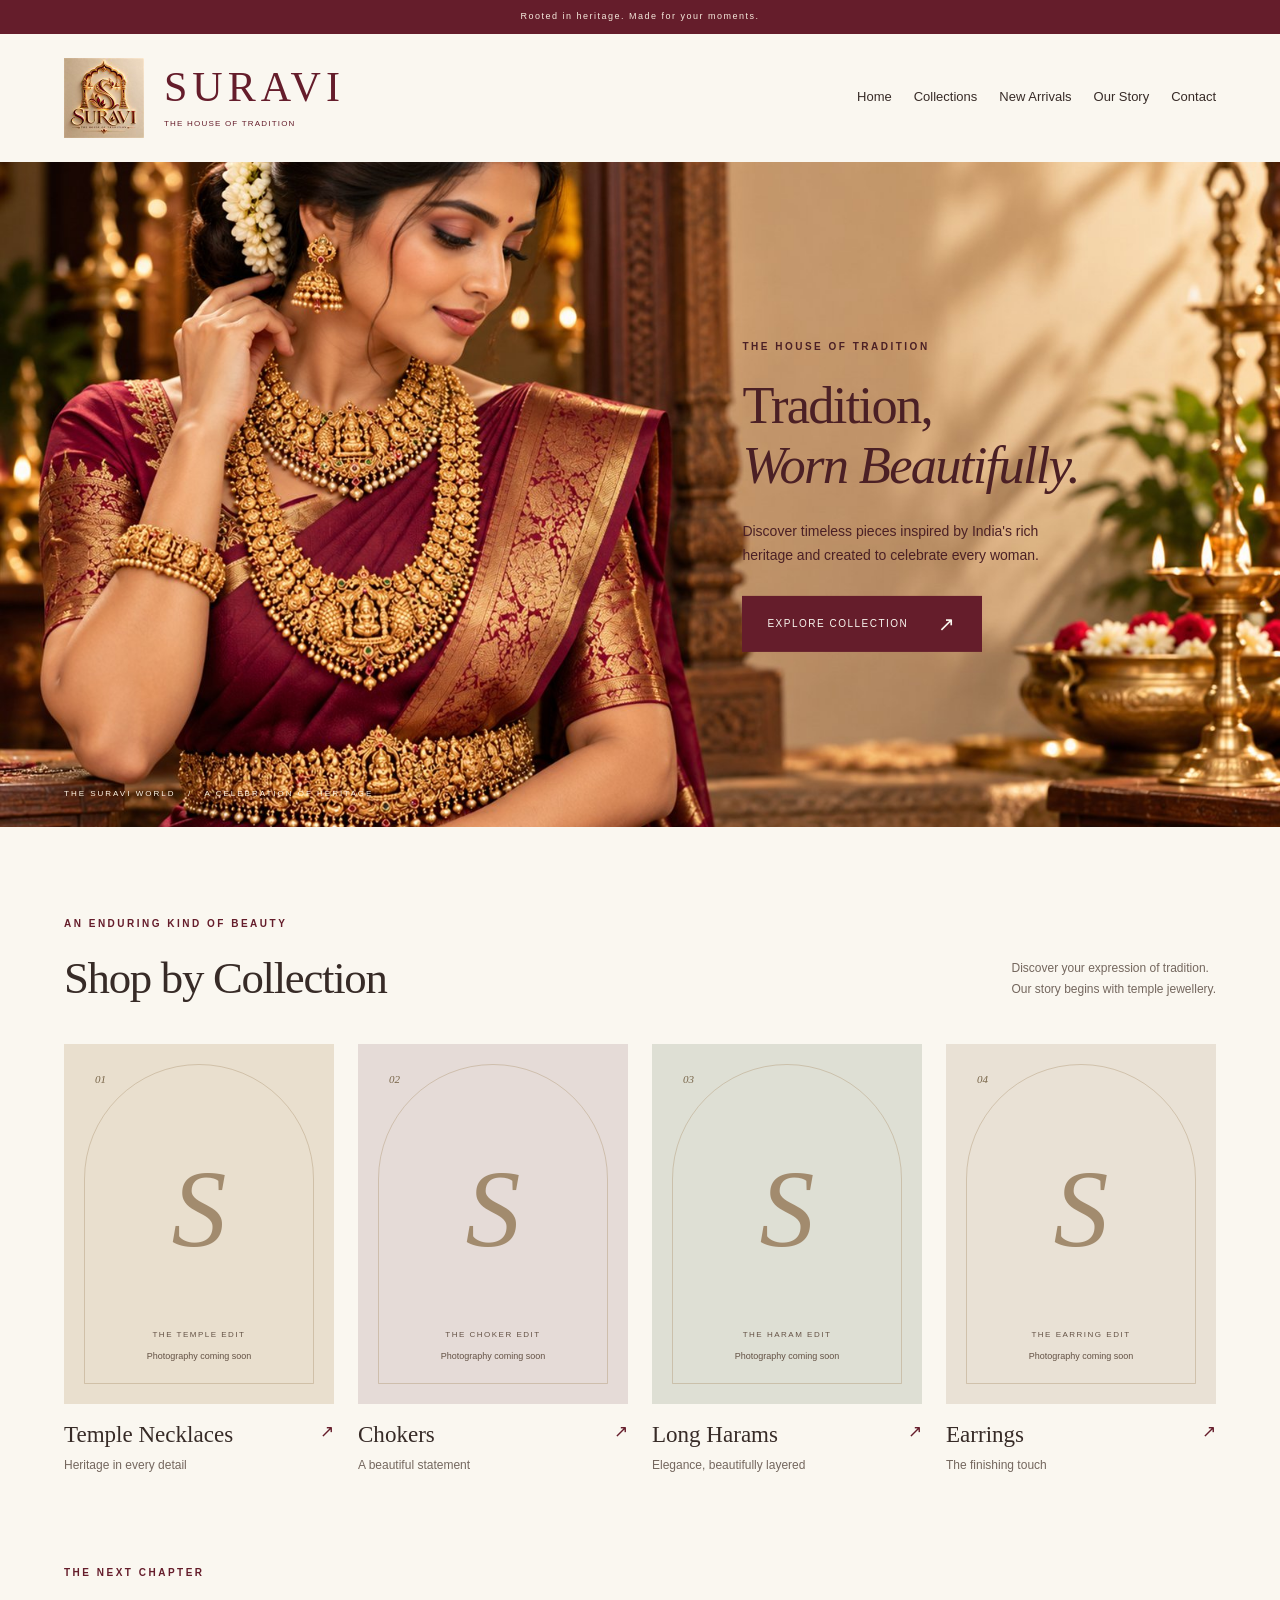
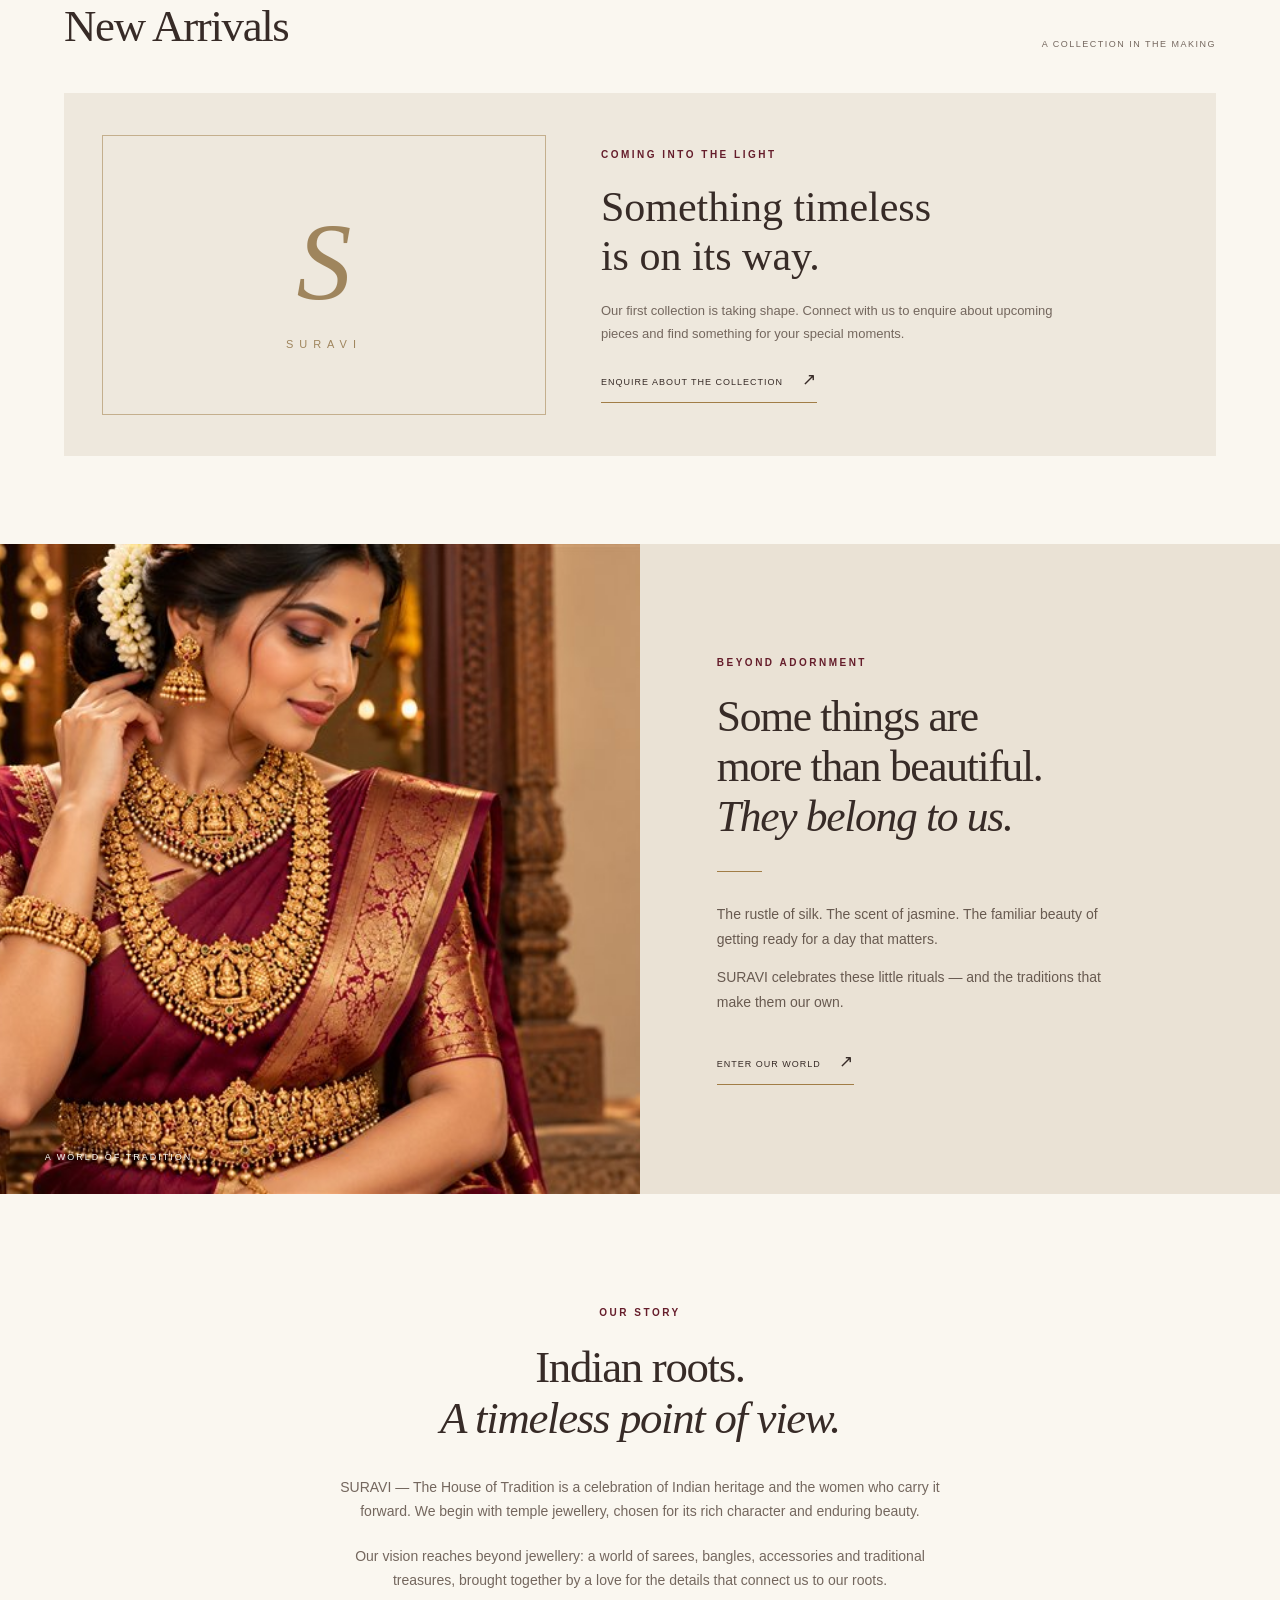
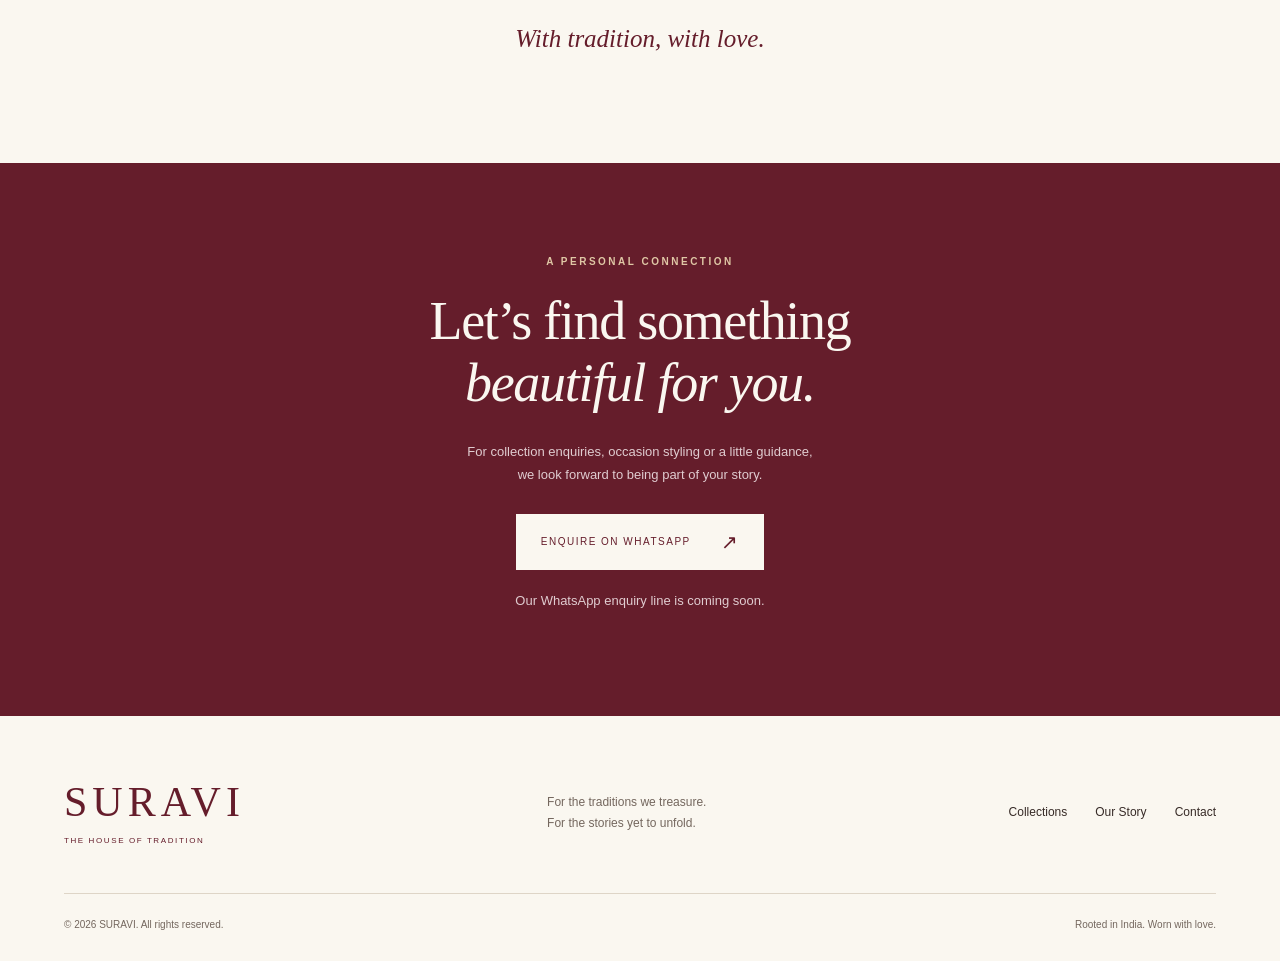
==== index.html @ 977877d7 "Version 1 - Initial SURAVI homepage" ====
<!doctype html>
<html lang="en">
<head>
  <meta charset="utf-8">
  <meta name="viewport" content="width=device-width, initial-scale=1">
  <meta name="theme-color" content="#651d2b">
  <title>SURAVI — The House of Tradition</title>
  <meta name="description" content="Discover SURAVI — The House of Tradition. Premium Indian temple jewellery and a growing world of heritage-inspired adornment.">
  <meta property="og:title" content="SURAVI — The House of Tradition">
  <meta property="og:description" content="Tradition, worn beautifully. A celebration of Indian heritage and timeless adornment.">
  <meta property="og:type" content="website">
  <link rel="icon" href="images/favicon.svg" type="image/svg+xml">
  <link rel="stylesheet" href="styles.css">
  <script src="script.js" defer></script>
</head>
<body>
  <a class="skip-link" href="#main">Skip to content</a>
  <div class="announcement">Rooted in heritage. Made for your moments.</div>
  <header class="site-header" id="home">
    <a class="brand" href="#home" aria-label="SURAVI home">
      <img src="images/suravi-logo.png" srcset="images/suravi-logo-160.jpg 160w" sizes="80px" width="80" height="80" alt="SURAVI logo">
      <span class="wordmark">SURAVI<span>The House of Tradition</span></span>
    </a>
    <button class="menu-toggle" type="button" aria-expanded="false" aria-controls="navigation">Menu <span aria-hidden="true">☰</span></button>
    <nav id="navigation" aria-label="Main navigation">
      <a href="#home">Home</a>
      <a href="#collections">Collections</a>
      <a href="#new-arrivals">New Arrivals</a>
      <a href="#our-story">Our Story</a>
      <a href="#contact">Contact</a>
    </nav>
  </header>
  <main id="main">
    <section class="hero" aria-labelledby="hero-title">
      <img class="hero-image" src="images/hero.jpg" srcset="images/hero-900.jpg 900w, images/hero-1600.jpg 1600w, images/hero.jpg 1672w" sizes="100vw" width="1672" height="941" alt="A woman wearing layered temple jewellery and a burgundy saree, framed by jasmine and traditional lamps" fetchpriority="high">
      <div class="hero-copy">
        <p class="eyebrow">The House of Tradition</p>
        <h1 id="hero-title">Tradition,<br><em>Worn Beautifully.</em></h1>
        <p>Discover timeless pieces inspired by India's rich heritage and created to celebrate every woman.</p>
        <a class="button" href="#collections">Explore collection <span aria-hidden="true">↗</span></a>
      </div>
      <span class="hero-caption">THE SURAVI WORLD &nbsp; / &nbsp; A CELEBRATION OF HERITAGE</span>
    </section>

    <section class="section" id="collections" aria-labelledby="collections-title">
      <div class="section-heading">
        <div><p class="eyebrow">An enduring kind of beauty</p><h2 id="collections-title">Shop by Collection</h2></div>
        <p>Discover your expression of tradition.<br>Our story begins with temple jewellery.</p>
      </div>
      <div class="collection-grid">
        <a class="collection-card" href="#new-arrivals" data-collection="Temple Necklaces">
          <div class="placeholder sand"><span class="edition">01</span><span class="monogram" aria-hidden="true">S</span><span class="placeholder-caption">The Temple Edit<small>Photography coming soon</small></span></div>
          <h3>Temple Necklaces <span aria-hidden="true">↗</span></h3><p>Heritage in every detail</p>
        </a>
        <a class="collection-card" href="#new-arrivals" data-collection="Chokers">
          <div class="placeholder rose"><span class="edition">02</span><span class="monogram" aria-hidden="true">S</span><span class="placeholder-caption">The Choker Edit<small>Photography coming soon</small></span></div>
          <h3>Chokers <span aria-hidden="true">↗</span></h3><p>A beautiful statement</p>
        </a>
        <a class="collection-card" href="#new-arrivals" data-collection="Long Harams">
          <div class="placeholder sage"><span class="edition">03</span><span class="monogram" aria-hidden="true">S</span><span class="placeholder-caption">The Haram Edit<small>Photography coming soon</small></span></div>
          <h3>Long Harams <span aria-hidden="true">↗</span></h3><p>Elegance, beautifully layered</p>
        </a>
        <a class="collection-card" href="#new-arrivals" data-collection="Earrings">
          <div class="placeholder linen"><span class="edition">04</span><span class="monogram" aria-hidden="true">S</span><span class="placeholder-caption">The Earring Edit<small>Photography coming soon</small></span></div>
          <h3>Earrings <span aria-hidden="true">↗</span></h3><p>The finishing touch</p>
        </a>
      </div>
    </section>

    <section class="section arrivals" id="new-arrivals" aria-labelledby="arrivals-title">
      <div class="section-heading">
        <div><p class="eyebrow">The next chapter</p><h2 id="arrivals-title">New Arrivals</h2></div>
        <span class="small-label">A collection in the making</span>
      </div>
      <div class="arrival-panel">
        <div class="arrival-mark" aria-hidden="true">S<span>SURAVI</span></div>
        <div class="arrival-copy">
          <p class="eyebrow" id="selection-label">Coming into the light</p>
          <h3>Something timeless<br>is on its way.</h3>
          <p>Our first collection is taking shape. Connect with us to enquire about upcoming pieces and find something for your special moments.</p>
          <a class="text-link" href="#contact">Enquire about the collection <span aria-hidden="true">↗</span></a>
        </div>
      </div>
    </section>

    <section class="editorial" aria-labelledby="editorial-title">
      <div class="editorial-photo">
        <img src="images/hero-900.jpg" width="900" height="506" loading="lazy" alt="A closer look at temple jewellery, jasmine flowers and the rich weave of a traditional saree">
        <span>A world of tradition</span>
      </div>
      <div class="editorial-copy">
        <p class="eyebrow">Beyond adornment</p>
        <h2 id="editorial-title">Some things are<br>more than beautiful.<br><em>They belong to us.</em></h2>
        <span class="gold-rule" aria-hidden="true"></span>
        <p>The rustle of silk. The scent of jasmine. The familiar beauty of getting ready for a day that matters.</p>
        <p>SURAVI celebrates these little rituals — and the traditions that make them our own.</p>
        <a class="text-link" href="#our-story">Enter our world <span aria-hidden="true">↗</span></a>
      </div>
    </section>

    <section class="story section" id="our-story" aria-labelledby="story-title">
      <p class="eyebrow">Our story</p>
      <h2 id="story-title">Indian roots.<br><em>A timeless point of view.</em></h2>
      <p>SURAVI — The House of Tradition is a celebration of Indian heritage and the women who carry it forward. We begin with temple jewellery, chosen for its rich character and enduring beauty.</p>
      <p>Our vision reaches beyond jewellery: a world of sarees, bangles, accessories and traditional treasures, brought together by a love for the details that connect us to our roots.</p>
      <span class="signature">With tradition, with love.</span>
    </section>

    <section class="contact" id="contact" aria-labelledby="contact-title">
      <p class="eyebrow">A personal connection</p>
      <h2 id="contact-title">Let’s find something<br><em>beautiful for you.</em></h2>
      <p>For collection enquiries, occasion styling or a little guidance,<br class="desktop-break"> we look forward to being part of your story.</p>
      <a class="button button-light" id="whatsapp-link" href="#contact-note" aria-describedby="contact-note">Enquire on WhatsApp <span aria-hidden="true">↗</span></a>
      <p class="contact-note" id="contact-note" role="status">Our WhatsApp enquiry line is coming soon.</p>
    </section>
  </main>
  <footer class="site-footer">
    <div class="footer-top">
      <a class="footer-brand" href="#home">SURAVI<span>The House of Tradition</span></a>
      <p>For the traditions we treasure.<br>For the stories yet to unfold.</p>
      <nav aria-label="Footer navigation"><a href="#collections">Collections</a><a href="#our-story">Our Story</a><a href="#contact">Contact</a></nav>
    </div>
    <div class="footer-bottom"><span>© <span id="year">2026</span> SURAVI. All rights reserved.</span><span>Rooted in India. Worn with love.</span></div>
  </footer>
</body>
</html>
---- styles.css ----
/* SURAVI: shared palette and mobile-first layout. */
:root {
  --ivory: #faf7f0;
  --maroon: #651d2b;
  --ink: #372b27;
  --muted: #74675e;
  --gold: #a17d46;
  --serif: Georgia, 'Times New Roman', serif;
}
* { box-sizing: border-box; }
html { scroll-behavior: smooth; scroll-padding-top: 24px; }
body { max-width: 1920px; margin: 0 auto; background: var(--ivory); color: var(--ink); font: 15px/1.75 Arial, Helvetica, sans-serif; }
a { color: inherit; text-decoration: none; }
button { font: inherit; }
img { display: block; max-width: 100%; }
h1, h2, h3, p { margin-top: 0; }
h1, h2, h3 { font-family: var(--serif); font-weight: 400; line-height: 1.15; }
h2 { font-size: 36px; letter-spacing: -1.3px; margin-bottom: 0; }
a:focus-visible, button:focus-visible { outline: 2px solid var(--gold); outline-offset: 6px; }
.skip-link { position: fixed; top: -100px; left: 15px; padding: 12px 18px; background: var(--ivory); z-index: 10; }
.skip-link:focus { top: 12px; }
.announcement { background: var(--maroon); color: #f5eadd; text-align: center; font-size: 9px; letter-spacing: 1.5px; padding: 9px 15px; }
.site-header { display: flex; align-items: center; justify-content: space-between; flex-wrap: wrap; gap: 14px; padding: 16px 6%; }
.brand { display: flex; align-items: center; gap: 13px; flex-shrink: 0; }
.brand img { width: 60px; height: 60px; object-fit: contain; }
.wordmark { font: 30px/1 var(--serif); letter-spacing: 4px; color: var(--maroon); }
.wordmark > span { display: block; font: 7px/1.5 Arial, sans-serif; letter-spacing: 1.2px; text-transform: uppercase; margin-top: 10px; }
.menu-toggle { display: flex; align-items: center; gap: 10px; border: 0; background: transparent; color: var(--maroon); padding: 12px 0 12px 10px; font-size: 11px; cursor: pointer; }
.menu-toggle span { font-size: 20px; }
.site-header nav { display: flex; width: 100%; justify-content: center; flex-wrap: wrap; gap: 6px 22px; font-size: 12px; }
.site-header nav a { padding: 8px 0; border-bottom: 1px solid transparent; }
.site-header nav a:hover { border-color: var(--maroon); }
.js .site-header nav { display: none; }
.js .site-header nav.is-open { display: flex; }

/* On phones, give the photograph and copy their own space. */
.hero { position: relative; background: #efe3cf; }
.hero-image { width: 100%; height: clamp(360px, 110vw, 560px); object-fit: cover; object-position: 26% center; }
.hero-copy { padding: 38px 7% 45px; color: #4b2025; }
.eyebrow { font-size: 10px; font-weight: 600; letter-spacing: 2.5px; text-transform: uppercase; margin-bottom: 20px; }
.hero h1 { font-size: clamp(38px, 10.7vw, 52px); letter-spacing: -1.7px; margin-bottom: 23px; }
.hero-copy > p:not(.eyebrow) { max-width: 360px; font-size: 14px; }
.button { display: inline-flex; align-items: center; justify-content: space-between; max-width: 100%; gap: 30px; background: var(--maroon); color: var(--ivory); padding: 18px 25px; margin-top: 14px; font-size: 10px; letter-spacing: 1.5px; text-transform: uppercase; transition: background .2s, transform .2s; }
.button span { font-size: 20px; line-height: 1; }
.button:hover { background: #49131f; transform: translateY(-2px); }
.hero-caption { display: none; }

.section { padding: 60px 6%; }
.section-heading { margin-bottom: 30px; }
.section-heading .eyebrow, .story .eyebrow, .editorial .eyebrow { color: var(--maroon); }
.section-heading > p { margin: 20px 0 0; font-size: 12px; color: var(--muted); }
.collection-grid { display: grid; grid-template-columns: repeat(2, minmax(0, 1fr)); gap: 30px 16px; }
.placeholder { aspect-ratio: 3/4; position: relative; display: flex; justify-content: center; align-items: center; transition: transform .3s; }
.placeholder::before { content: ''; position: absolute; inset: 14px; border: 1px solid #b8a18280; border-radius: 160px 160px 0 0; }
.sand { background: #e9dfce; }
.rose { background: #e5dbd7; }
.sage { background: #dedfd4; }
.linen { background: #e9e1d5; }
.edition { position: absolute; top: 21px; left: 24px; font: italic 11px var(--serif); color: #786549; }
.monogram { font: italic 80px var(--serif); color: #a28b6e; transform: translateY(-15px); }
.placeholder-caption { position: absolute; bottom: 28px; text-align: center; font-size: 7px; letter-spacing: 1px; color: #645245; text-transform: uppercase; }
.placeholder-caption small { display: block; margin-top: 7px; font-size: 8px; letter-spacing: 0; text-transform: none; }
.collection-card h3 { display: flex; justify-content: space-between; gap: 6px; font-size: 19px; margin: 17px 0 7px; }
.collection-card h3 span { font: 17px Arial, sans-serif; color: var(--maroon); }
.collection-card > p { color: var(--muted); font-size: 10px; margin: 0; }
.collection-card:hover .placeholder { transform: translateY(-4px); }

.arrivals { padding-top: 0; }
.small-label { display: block; font-size: 9px; letter-spacing: 1.5px; color: var(--muted); margin-top: 20px; text-transform: uppercase; }
.arrival-panel { background: #eee8dd; padding: 24px; }
.arrival-mark { height: 190px; display: flex; flex-direction: column; align-items: center; justify-content: center; border: 1px solid #c4af8d; font: italic 80px var(--serif); color: #9f855d; }
.arrival-mark span { font: 11px Arial, sans-serif; letter-spacing: 6px; margin-top: 12px; }
.arrival-copy { padding: 32px 0 8px; }
.arrival-copy .eyebrow { color: var(--maroon); }
.arrival-copy h3 { font-size: 34px; margin-bottom: 20px; }
.arrival-copy > p:not(.eyebrow) { font-size: 13px; color: var(--muted); max-width: 460px; }
.text-link { display: inline-block; border-bottom: 1px solid var(--gold); font-size: 9px; letter-spacing: 1px; padding: 7px 0; text-transform: uppercase; }
.text-link span { font-size: 17px; margin-left: 15px; }
.editorial { background: #eae2d5; }
.editorial-photo { position: relative; height: 470px; overflow: hidden; }
.editorial-photo img { width: 100%; height: 100%; object-fit: cover; object-position: 20% center; }
.editorial-photo span { position: absolute; bottom: 28px; left: 7%; font-size: 9px; letter-spacing: 2px; color: var(--ivory); text-transform: uppercase; }
.editorial-copy { padding: 55px 7%; }
.editorial-copy h2 { font-size: 37px; }
.gold-rule { display: block; width: 45px; height: 1px; background: var(--gold); margin: 30px 0; }
.editorial-copy > p:not(.eyebrow) { max-width: 400px; font-size: 14px; color: #685a50; }
.editorial-copy .text-link { margin-top: 12px; }
.story { text-align: center; padding-top: 75px; padding-bottom: 75px; }
.story h2 { margin-bottom: 30px; }
.story > p:not(.eyebrow) { max-width: 600px; margin: 0 auto 20px; font-size: 14px; color: var(--muted); }
.signature { display: block; font: italic 25px var(--serif); color: var(--maroon); margin-top: 32px; }
.contact { text-align: center; background: var(--maroon); color: var(--ivory); padding: 65px 6%; }
.contact .eyebrow { color: #dfc7a5; }
.contact h2 { margin-bottom: 27px; font-size: 40px; }
.contact > p:not(.eyebrow) { color: #e0ccd0; font-size: 13px; }
.desktop-break { display: none; }
.button-light { background: var(--ivory); color: var(--maroon); }
.button-light:hover { background: #e7d8c5; }
.contact .contact-note { font-size: 10px; margin-top: 20px; }
.site-footer { padding: 45px 6% 25px; }
.footer-top { display: flex; flex-wrap: wrap; justify-content: space-between; align-items: center; gap: 28px; padding-bottom: 35px; }
.footer-brand { font: 36px/1 var(--serif); letter-spacing: 5px; color: var(--maroon); }
.footer-brand span { display: block; font: 8px Arial, sans-serif; letter-spacing: 1.6px; text-transform: uppercase; margin-top: 13px; }
.footer-top > p { font-size: 12px; color: var(--muted); margin: 0; }
.footer-top nav { display: flex; gap: 28px; font-size: 12px; }
.footer-bottom { display: flex; flex-direction: column; gap: 6px; border-top: 1px solid #ded5c7; padding-top: 22px; font-size: 10px; color: var(--muted); }

/* Wide editorial composition, with copy in the supplied image's negative space. */
@media (min-width: 721px) {
  h2 { font-size: clamp(38px, 3.5vw, 56px); }
  .site-header { min-height: 128px; padding: 20px 5%; flex-wrap: nowrap; }
  .brand img { width: 80px; height: 80px; }
  .wordmark { font-size: 37px; letter-spacing: 5px; }
  .wordmark > span { font-size: 8px; }
  .menu-toggle { display: none; }
  .site-header nav, .js .site-header nav { display: flex; width: auto; gap: 22px; }
  .hero { height: clamp(570px, 52vw, 1000px); }
  .hero-image { position: absolute; height: 100%; object-position: center; }
  .hero-copy { position: absolute; left: 58%; top: 50%; transform: translateY(-50%); width: 38%; padding: 0; }
  .hero h1 { font-size: clamp(38px, 4.1vw, 72px); }
  .hero-copy > p:not(.eyebrow) { max-width: 350px; }
  .hero-caption { display: block; position: absolute; bottom: 26px; left: 5%; color: #fff5e5; font-size: 8px; letter-spacing: 2px; }
  .section { padding: 88px 5%; }
  .section-heading { display: flex; justify-content: space-between; align-items: flex-end; gap: 30px; margin-bottom: 40px; }
  .section-heading > p { margin: 0 0 4px; }
  .collection-grid { grid-template-columns: repeat(4, minmax(0, 1fr)); gap: 24px; }
  .placeholder::before { inset: 20px; }
  .edition { top: 29px; left: 31px; }
  .monogram { font-size: 110px; }
  .placeholder-caption { bottom: 40px; font-size: 8px; letter-spacing: 1.5px; }
  .placeholder-caption small { font-size: 9px; }
  .collection-card h3 { font-size: clamp(20px, 1.8vw, 29px); }
  .collection-card > p { font-size: 12px; }
  .arrivals { padding-top: 0; }
  .arrival-panel { display: grid; grid-template-columns: minmax(0, 1fr) minmax(0, 1.3fr); gap: 55px; padding: 38px; align-items: center; }
  .arrival-mark { height: 280px; font-size: 110px; }
  .arrival-copy { padding: 15px 20px 15px 0; }
  .arrival-copy h3 { font-size: 42px; }
  .editorial { display: grid; grid-template-columns: 1fr 1fr; }
  .editorial-photo { height: auto; min-height: 650px; }
  .editorial-photo img { position: absolute; }
  .editorial-copy { padding: 80px 12%; align-self: center; }
  .editorial-copy h2 { font-size: clamp(34px, 3.4vw, 56px); }
  .story { padding: 110px 6%; }
  .contact { padding: 90px 6%; }
  .contact h2 { font-size: 54px; }
  .desktop-break { display: initial; }
  .site-footer { padding: 65px 5% 28px; }
  .footer-brand { font-size: 42px; }
  .footer-top { padding-bottom: 48px; }
  .footer-bottom { flex-direction: row; justify-content: space-between; }
}
@media (min-width: 1100px) {
  .site-header nav { gap: 36px; font-size: 13px; }
  .brand { gap: 20px; }
  .wordmark { font-size: 42px; }
}
/* Keep the full-size brand and a touch-friendly menu until all links fit. */
@media (min-width: 721px) and (max-width: 1000px) {
  .site-header { flex-wrap: wrap; }
  .menu-toggle { display: flex; }
  .site-header nav { width: 100%; font-size: 14px; gap: 12px 28px; }
  .js .site-header nav { display: none; }
  .js .site-header nav.is-open { display: flex; width: 100%; }
}
@media (min-width: 721px) and (max-width: 900px) {
  .hero { height: auto; }
  .hero-image { position: relative; height: 560px; object-position: 26% center; }
  .hero-copy { position: relative; inset: auto; transform: none; width: 100%; padding: 42px 7% 48px; }
  .hero h1 { font-size: 52px; }
  .hero-copy > p:not(.eyebrow) { max-width: 460px; }
  .hero-caption { display: none; }
  .collection-grid { grid-template-columns: repeat(2, minmax(0, 1fr)); }
  .section-heading { align-items: flex-start; flex-direction: column; gap: 18px; }
  .small-label { margin-top: 0; }
  .arrival-panel { gap: 28px; padding: 28px; }
  .arrival-copy { padding-right: 0; }
  .arrival-copy h3 { font-size: 36px; }
  .editorial-copy { padding: 55px 8%; }
  .editorial-photo { min-height: 560px; }
}
/* Preserve the composition's scale on larger monitors, without stretching forever. */
@media (min-width: 1600px) {
  .site-header { padding-block: 26px; }
  .brand img { width: 88px; height: 88px; }
  .site-header nav { font-size: 15px; }
  .hero h1 { font-size: clamp(66px, 4.1vw, 79px); }
  .hero-copy > p:not(.eyebrow) { font-size: 17px; max-width: 420px; }
  .eyebrow { font-size: 12px; }
  .button { font-size: 12px; padding: 20px 30px; }
  .section-heading > p, .arrival-copy > p:not(.eyebrow), .editorial-copy > p:not(.eyebrow), .story > p:not(.eyebrow), .contact > p:not(.eyebrow), .footer-top > p { font-size: 16px; }
  .placeholder-caption { font-size: 10px; }
  .placeholder-caption small { font-size: 11px; }
  .text-link, .small-label { font-size: 11px; }
  .footer-top nav { font-size: 14px; }
}
@media (max-width: 720px) {
  .site-header nav a, .footer-top nav a { min-height: 44px; display: inline-flex; align-items: center; }
  .collection-card > p { font-size: 12px; }
  .footer-top nav { flex-wrap: wrap; gap: 10px 28px; }
}
@media (max-width: 360px) {
  .site-header { padding-inline: 5%; gap: 10px; }
  .brand { gap: 9px; }
  .brand img { width: 50px; height: 50px; }
  .wordmark { font-size: 27px; }
  .wordmark > span { font-size: 6px; }
  .collection-grid { gap: 28px 12px; }
  .collection-card h3 { font-size: 18px; }
  .placeholder::before { inset: 10px; }
  .placeholder-caption { bottom: 20px; letter-spacing: .5px; }
  .monogram { font-size: 65px; }
}
@media (prefers-reduced-motion: reduce) {
  html { scroll-behavior: auto; }
  *, *::before, *::after { transition: none !important; }
}
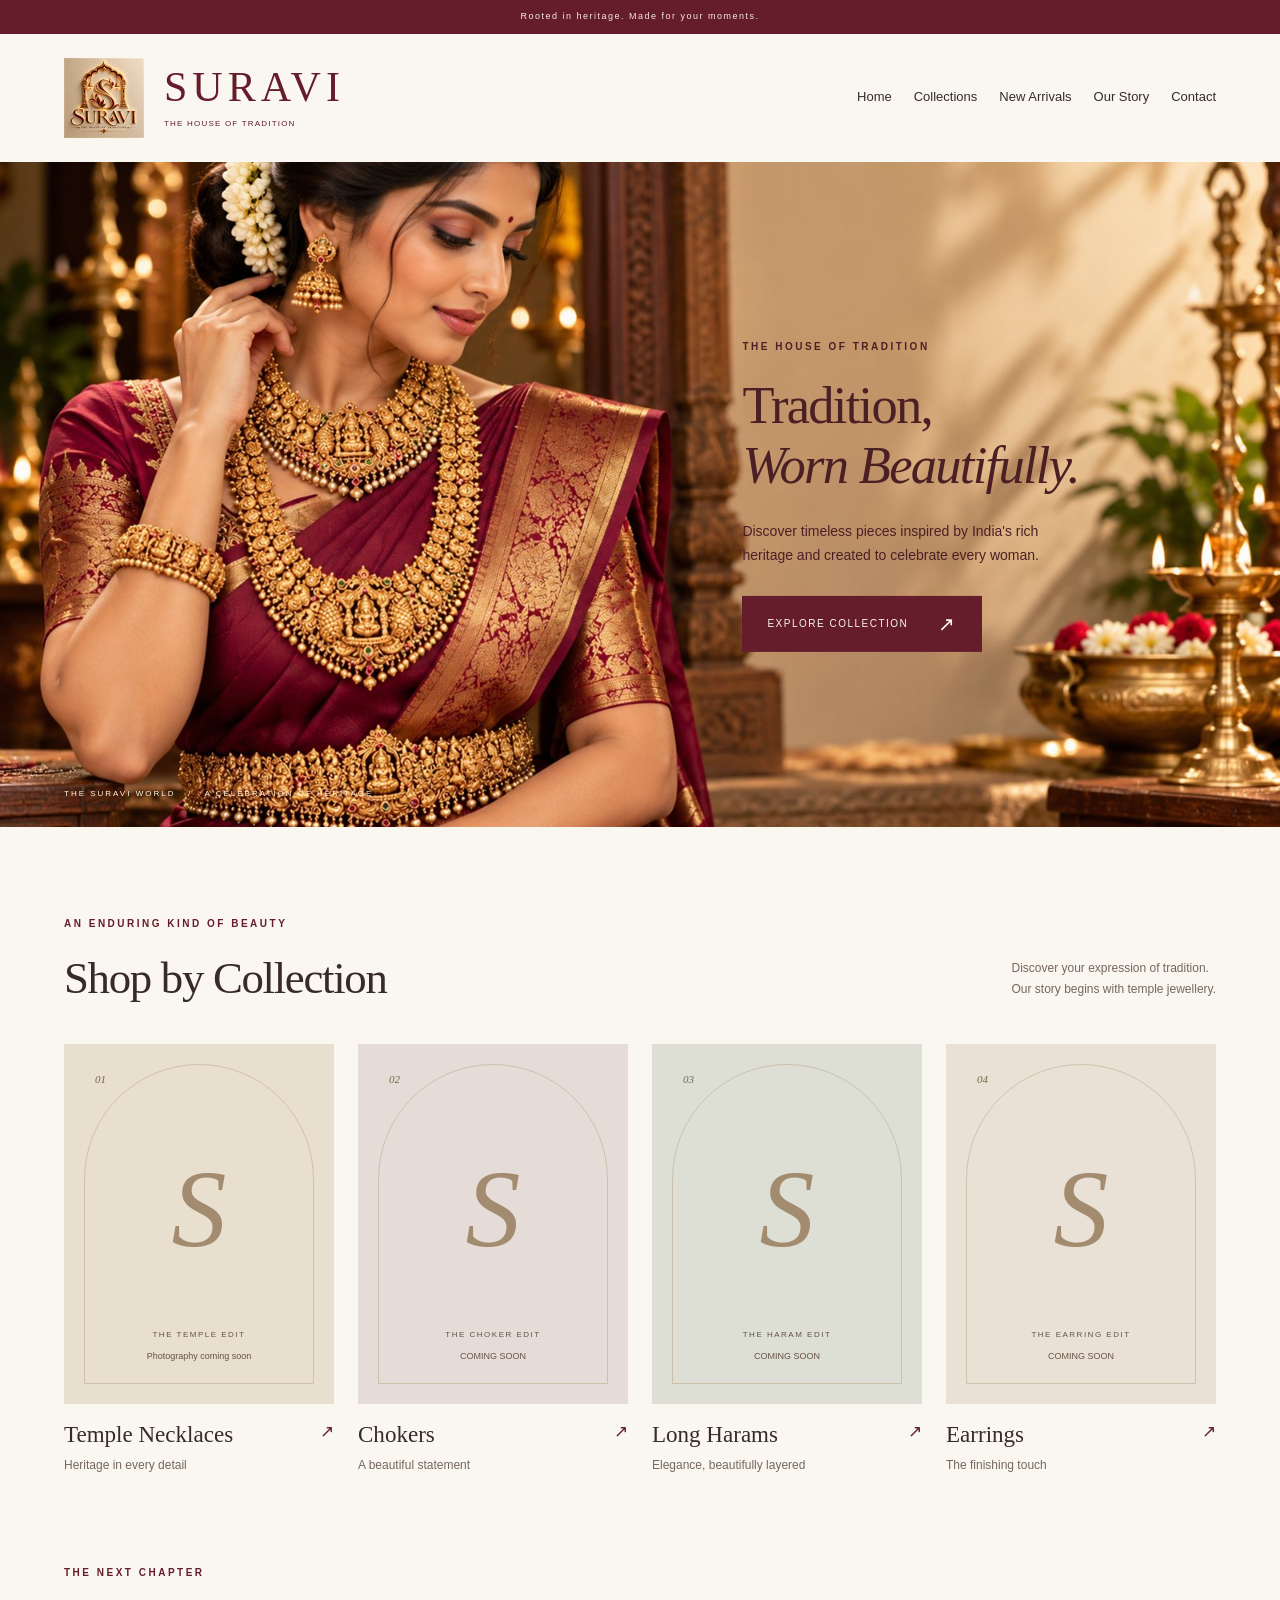
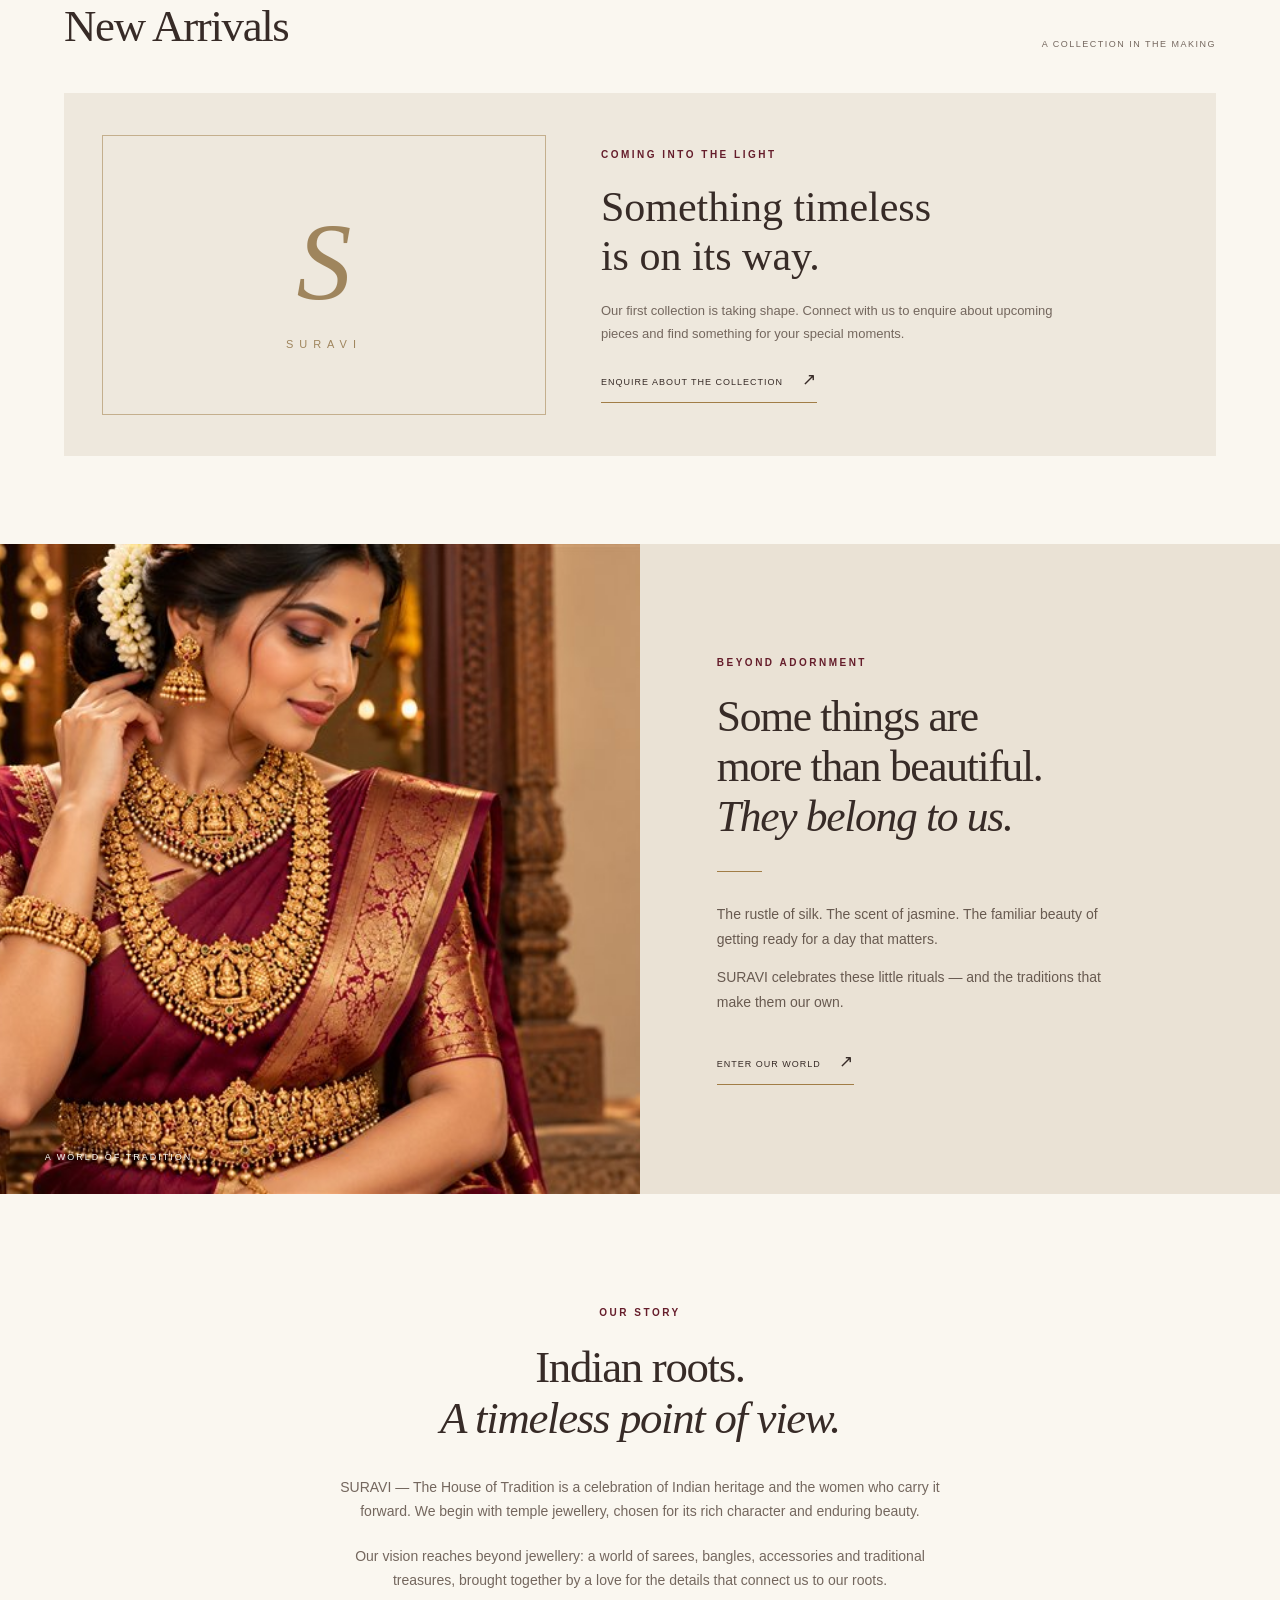
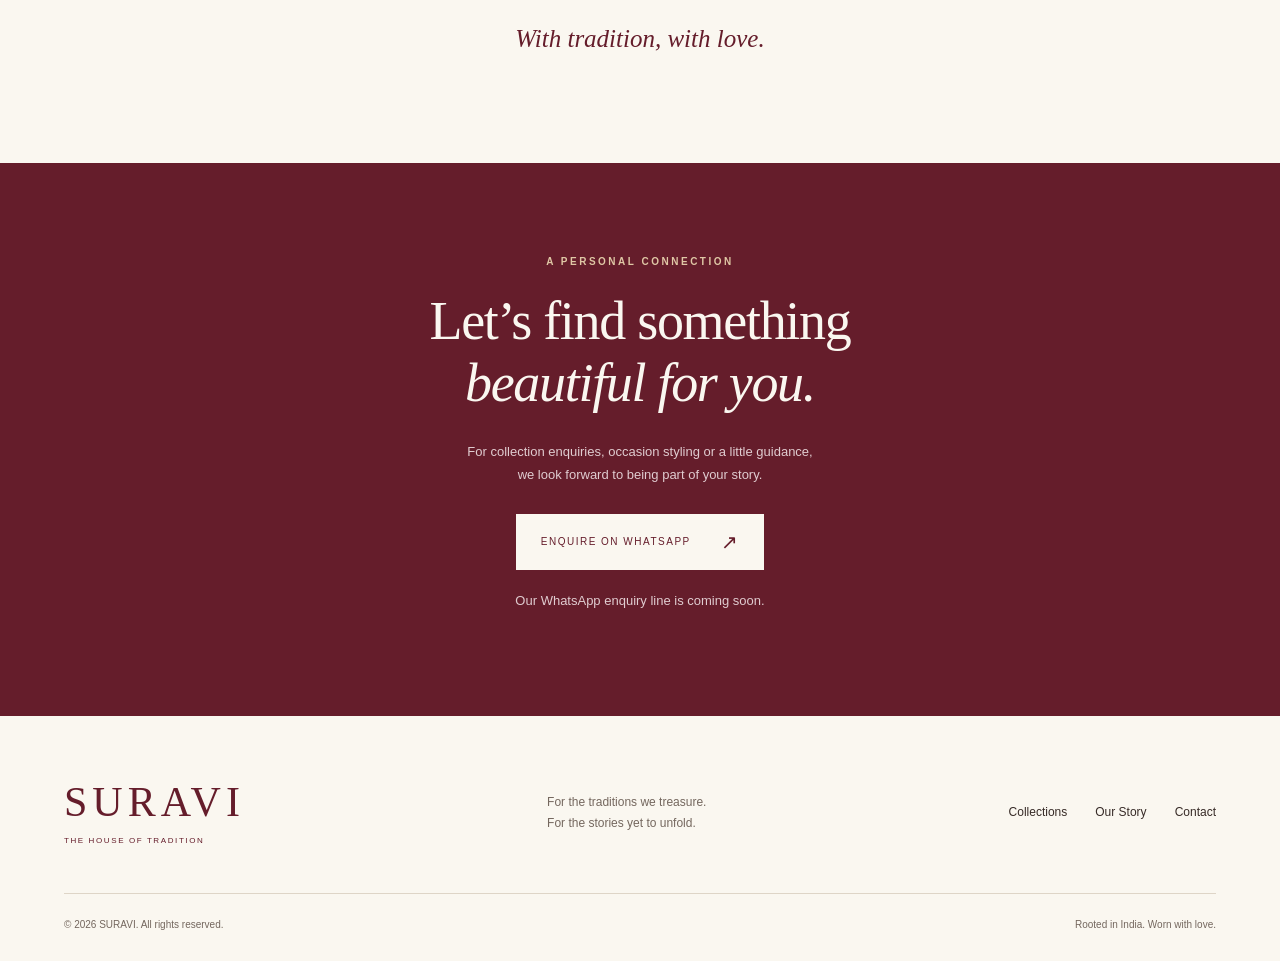
==== commit 0b219057: "Version 2 - Add Temple Necklaces collection with scroll option" ====
--- a/index.html
+++ b/index.html
@@ -1,126 +1,126 @@
-<!doctype html>
-<html lang="en">
-<head>
-  <meta charset="utf-8">
-  <meta name="viewport" content="width=device-width, initial-scale=1">
-  <meta name="theme-color" content="#651d2b">
-  <title>SURAVI — The House of Tradition</title>
-  <meta name="description" content="Discover SURAVI — The House of Tradition. Premium Indian temple jewellery and a growing world of heritage-inspired adornment.">
-  <meta property="og:title" content="SURAVI — The House of Tradition">
-  <meta property="og:description" content="Tradition, worn beautifully. A celebration of Indian heritage and timeless adornment.">
-  <meta property="og:type" content="website">
-  <link rel="icon" href="images/favicon.svg" type="image/svg+xml">
-  <link rel="stylesheet" href="styles.css">
-  <script src="script.js" defer></script>
-</head>
-<body>
-  <a class="skip-link" href="#main">Skip to content</a>
-  <div class="announcement">Rooted in heritage. Made for your moments.</div>
-  <header class="site-header" id="home">
-    <a class="brand" href="#home" aria-label="SURAVI home">
-      <img src="images/suravi-logo.png" srcset="images/suravi-logo-160.jpg 160w" sizes="80px" width="80" height="80" alt="SURAVI logo">
-      <span class="wordmark">SURAVI<span>The House of Tradition</span></span>
-    </a>
-    <button class="menu-toggle" type="button" aria-expanded="false" aria-controls="navigation">Menu <span aria-hidden="true">☰</span></button>
-    <nav id="navigation" aria-label="Main navigation">
-      <a href="#home">Home</a>
-      <a href="#collections">Collections</a>
-      <a href="#new-arrivals">New Arrivals</a>
-      <a href="#our-story">Our Story</a>
-      <a href="#contact">Contact</a>
-    </nav>
-  </header>
-  <main id="main">
-    <section class="hero" aria-labelledby="hero-title">
-      <img class="hero-image" src="images/hero.jpg" srcset="images/hero-900.jpg 900w, images/hero-1600.jpg 1600w, images/hero.jpg 1672w" sizes="100vw" width="1672" height="941" alt="A woman wearing layered temple jewellery and a burgundy saree, framed by jasmine and traditional lamps" fetchpriority="high">
-      <div class="hero-copy">
-        <p class="eyebrow">The House of Tradition</p>
-        <h1 id="hero-title">Tradition,<br><em>Worn Beautifully.</em></h1>
-        <p>Discover timeless pieces inspired by India's rich heritage and created to celebrate every woman.</p>
-        <a class="button" href="#collections">Explore collection <span aria-hidden="true">↗</span></a>
-      </div>
-      <span class="hero-caption">THE SURAVI WORLD &nbsp; / &nbsp; A CELEBRATION OF HERITAGE</span>
-    </section>
-
-    <section class="section" id="collections" aria-labelledby="collections-title">
-      <div class="section-heading">
-        <div><p class="eyebrow">An enduring kind of beauty</p><h2 id="collections-title">Shop by Collection</h2></div>
-        <p>Discover your expression of tradition.<br>Our story begins with temple jewellery.</p>
-      </div>
-      <div class="collection-grid">
-        <a class="collection-card" href="#new-arrivals" data-collection="Temple Necklaces">
-          <div class="placeholder sand"><span class="edition">01</span><span class="monogram" aria-hidden="true">S</span><span class="placeholder-caption">The Temple Edit<small>Photography coming soon</small></span></div>
-          <h3>Temple Necklaces <span aria-hidden="true">↗</span></h3><p>Heritage in every detail</p>
-        </a>
-        <a class="collection-card" href="#new-arrivals" data-collection="Chokers">
-          <div class="placeholder rose"><span class="edition">02</span><span class="monogram" aria-hidden="true">S</span><span class="placeholder-caption">The Choker Edit<small>Photography coming soon</small></span></div>
-          <h3>Chokers <span aria-hidden="true">↗</span></h3><p>A beautiful statement</p>
-        </a>
-        <a class="collection-card" href="#new-arrivals" data-collection="Long Harams">
-          <div class="placeholder sage"><span class="edition">03</span><span class="monogram" aria-hidden="true">S</span><span class="placeholder-caption">The Haram Edit<small>Photography coming soon</small></span></div>
-          <h3>Long Harams <span aria-hidden="true">↗</span></h3><p>Elegance, beautifully layered</p>
-        </a>
-        <a class="collection-card" href="#new-arrivals" data-collection="Earrings">
-          <div class="placeholder linen"><span class="edition">04</span><span class="monogram" aria-hidden="true">S</span><span class="placeholder-caption">The Earring Edit<small>Photography coming soon</small></span></div>
-          <h3>Earrings <span aria-hidden="true">↗</span></h3><p>The finishing touch</p>
-        </a>
-      </div>
-    </section>
-
-    <section class="section arrivals" id="new-arrivals" aria-labelledby="arrivals-title">
-      <div class="section-heading">
-        <div><p class="eyebrow">The next chapter</p><h2 id="arrivals-title">New Arrivals</h2></div>
-        <span class="small-label">A collection in the making</span>
-      </div>
-      <div class="arrival-panel">
-        <div class="arrival-mark" aria-hidden="true">S<span>SURAVI</span></div>
-        <div class="arrival-copy">
-          <p class="eyebrow" id="selection-label">Coming into the light</p>
-          <h3>Something timeless<br>is on its way.</h3>
-          <p>Our first collection is taking shape. Connect with us to enquire about upcoming pieces and find something for your special moments.</p>
-          <a class="text-link" href="#contact">Enquire about the collection <span aria-hidden="true">↗</span></a>
-        </div>
-      </div>
-    </section>
-
-    <section class="editorial" aria-labelledby="editorial-title">
-      <div class="editorial-photo">
-        <img src="images/hero-900.jpg" width="900" height="506" loading="lazy" alt="A closer look at temple jewellery, jasmine flowers and the rich weave of a traditional saree">
-        <span>A world of tradition</span>
-      </div>
-      <div class="editorial-copy">
-        <p class="eyebrow">Beyond adornment</p>
-        <h2 id="editorial-title">Some things are<br>more than beautiful.<br><em>They belong to us.</em></h2>
-        <span class="gold-rule" aria-hidden="true"></span>
-        <p>The rustle of silk. The scent of jasmine. The familiar beauty of getting ready for a day that matters.</p>
-        <p>SURAVI celebrates these little rituals — and the traditions that make them our own.</p>
-        <a class="text-link" href="#our-story">Enter our world <span aria-hidden="true">↗</span></a>
-      </div>
-    </section>
-
-    <section class="story section" id="our-story" aria-labelledby="story-title">
-      <p class="eyebrow">Our story</p>
-      <h2 id="story-title">Indian roots.<br><em>A timeless point of view.</em></h2>
-      <p>SURAVI — The House of Tradition is a celebration of Indian heritage and the women who carry it forward. We begin with temple jewellery, chosen for its rich character and enduring beauty.</p>
-      <p>Our vision reaches beyond jewellery: a world of sarees, bangles, accessories and traditional treasures, brought together by a love for the details that connect us to our roots.</p>
-      <span class="signature">With tradition, with love.</span>
-    </section>
-
-    <section class="contact" id="contact" aria-labelledby="contact-title">
-      <p class="eyebrow">A personal connection</p>
-      <h2 id="contact-title">Let’s find something<br><em>beautiful for you.</em></h2>
-      <p>For collection enquiries, occasion styling or a little guidance,<br class="desktop-break"> we look forward to being part of your story.</p>
-      <a class="button button-light" id="whatsapp-link" href="#contact-note" aria-describedby="contact-note">Enquire on WhatsApp <span aria-hidden="true">↗</span></a>
-      <p class="contact-note" id="contact-note" role="status">Our WhatsApp enquiry line is coming soon.</p>
-    </section>
-  </main>
-  <footer class="site-footer">
-    <div class="footer-top">
-      <a class="footer-brand" href="#home">SURAVI<span>The House of Tradition</span></a>
-      <p>For the traditions we treasure.<br>For the stories yet to unfold.</p>
-      <nav aria-label="Footer navigation"><a href="#collections">Collections</a><a href="#our-story">Our Story</a><a href="#contact">Contact</a></nav>
-    </div>
-    <div class="footer-bottom"><span>© <span id="year">2026</span> SURAVI. All rights reserved.</span><span>Rooted in India. Worn with love.</span></div>
-  </footer>
-</body>
-</html>
+<!doctype html>
+<html lang="en">
+<head>
+  <meta charset="utf-8">
+  <meta name="viewport" content="width=device-width, initial-scale=1">
+  <meta name="theme-color" content="#651d2b">
+  <title>SURAVI — The House of Tradition</title>
+  <meta name="description" content="Discover SURAVI — The House of Tradition. Premium Indian temple jewellery and a growing world of heritage-inspired adornment.">
+  <meta property="og:title" content="SURAVI — The House of Tradition">
+  <meta property="og:description" content="Tradition, worn beautifully. A celebration of Indian heritage and timeless adornment.">
+  <meta property="og:type" content="website">
+  <link rel="icon" href="images/favicon.svg" type="image/svg+xml">
+  <link rel="stylesheet" href="styles.css">
+  <script src="script.js" defer></script>
+</head>
+<body>
+  <a class="skip-link" href="#main">Skip to content</a>
+  <div class="announcement">Rooted in heritage. Made for your moments.</div>
+  <header class="site-header" id="home">
+    <a class="brand" href="#home" aria-label="SURAVI home">
+      <img src="images/suravi-logo.png" srcset="images/suravi-logo-160.jpg 160w" sizes="80px" width="80" height="80" alt="SURAVI logo">
+      <span class="wordmark">SURAVI<span>The House of Tradition</span></span>
+    </a>
+    <button class="menu-toggle" type="button" aria-expanded="false" aria-controls="navigation">Menu <span aria-hidden="true">☰</span></button>
+    <nav id="navigation" aria-label="Main navigation">
+      <a href="#home">Home</a>
+      <a href="#collections">Collections</a>
+      <a href="#new-arrivals">New Arrivals</a>
+      <a href="#our-story">Our Story</a>
+      <a href="#contact">Contact</a>
+    </nav>
+  </header>
+  <main id="main">
+    <section class="hero" aria-labelledby="hero-title">
+      <img class="hero-image" src="images/hero.jpg" srcset="images/hero-900.jpg 900w, images/hero-1600.jpg 1600w, images/hero.jpg 1672w" sizes="100vw" width="1672" height="941" alt="A woman wearing layered temple jewellery and a burgundy saree, framed by jasmine and traditional lamps" fetchpriority="high">
+      <div class="hero-copy">
+        <p class="eyebrow">The House of Tradition</p>
+        <h1 id="hero-title">Tradition,<br><em>Worn Beautifully.</em></h1>
+        <p>Discover timeless pieces inspired by India's rich heritage and created to celebrate every woman.</p>
+        <a class="button" href="#collections">Explore collection <span aria-hidden="true">↗</span></a>
+      </div>
+      <span class="hero-caption">THE SURAVI WORLD &nbsp; / &nbsp; A CELEBRATION OF HERITAGE</span>
+    </section>
+
+    <section class="section" id="collections" aria-labelledby="collections-title">
+      <div class="section-heading">
+        <div><p class="eyebrow">An enduring kind of beauty</p><h2 id="collections-title">Shop by Collection</h2></div>
+        <p>Discover your expression of tradition.<br>Our story begins with temple jewellery.</p>
+      </div>
+      <div class="collection-grid">
+        <a class="collection-card" href="temple-necklaces.html">
+          <div class="placeholder sand"><span class="edition">01</span><span class="monogram" aria-hidden="true">S</span><span class="placeholder-caption">The Temple Edit<small>Photography coming soon</small></span></div>
+          <h3>Temple Necklaces <span aria-hidden="true">↗</span></h3><p>Heritage in every detail</p>
+        </a>
+        <a class="collection-card" href="#new-arrivals" data-collection="Chokers">
+          <div class="placeholder rose"><span class="edition">02</span><span class="monogram" aria-hidden="true">S</span><span class="placeholder-caption">The Choker Edit<small>COMING SOON</small></span></div>
+          <h3>Chokers <span aria-hidden="true">↗</span></h3><p>A beautiful statement</p>
+        </a>
+        <a class="collection-card" href="#new-arrivals" data-collection="Long Harams">
+          <div class="placeholder sage"><span class="edition">03</span><span class="monogram" aria-hidden="true">S</span><span class="placeholder-caption">The Haram Edit<small>COMING SOON</small></span></div>
+          <h3>Long Harams <span aria-hidden="true">↗</span></h3><p>Elegance, beautifully layered</p>
+        </a>
+        <a class="collection-card" href="#new-arrivals" data-collection="Earrings">
+          <div class="placeholder linen"><span class="edition">04</span><span class="monogram" aria-hidden="true">S</span><span class="placeholder-caption">The Earring Edit<small>COMING SOON</small></span></div>
+          <h3>Earrings <span aria-hidden="true">↗</span></h3><p>The finishing touch</p>
+        </a>
+      </div>
+    </section>
+
+    <section class="section arrivals" id="new-arrivals" aria-labelledby="arrivals-title">
+      <div class="section-heading">
+        <div><p class="eyebrow">The next chapter</p><h2 id="arrivals-title">New Arrivals</h2></div>
+        <span class="small-label">A collection in the making</span>
+      </div>
+      <div class="arrival-panel">
+        <div class="arrival-mark" aria-hidden="true">S<span>SURAVI</span></div>
+        <div class="arrival-copy">
+          <p class="eyebrow" id="selection-label">Coming into the light</p>
+          <h3>Something timeless<br>is on its way.</h3>
+          <p>Our first collection is taking shape. Connect with us to enquire about upcoming pieces and find something for your special moments.</p>
+          <a class="text-link" href="#contact">Enquire about the collection <span aria-hidden="true">↗</span></a>
+        </div>
+      </div>
+    </section>
+
+    <section class="editorial" aria-labelledby="editorial-title">
+      <div class="editorial-photo">
+        <img src="images/hero-900.jpg" width="900" height="506" loading="lazy" alt="A closer look at temple jewellery, jasmine flowers and the rich weave of a traditional saree">
+        <span>A world of tradition</span>
+      </div>
+      <div class="editorial-copy">
+        <p class="eyebrow">Beyond adornment</p>
+        <h2 id="editorial-title">Some things are<br>more than beautiful.<br><em>They belong to us.</em></h2>
+        <span class="gold-rule" aria-hidden="true"></span>
+        <p>The rustle of silk. The scent of jasmine. The familiar beauty of getting ready for a day that matters.</p>
+        <p>SURAVI celebrates these little rituals — and the traditions that make them our own.</p>
+        <a class="text-link" href="#our-story">Enter our world <span aria-hidden="true">↗</span></a>
+      </div>
+    </section>
+
+    <section class="story section" id="our-story" aria-labelledby="story-title">
+      <p class="eyebrow">Our story</p>
+      <h2 id="story-title">Indian roots.<br><em>A timeless point of view.</em></h2>
+      <p>SURAVI — The House of Tradition is a celebration of Indian heritage and the women who carry it forward. We begin with temple jewellery, chosen for its rich character and enduring beauty.</p>
+      <p>Our vision reaches beyond jewellery: a world of sarees, bangles, accessories and traditional treasures, brought together by a love for the details that connect us to our roots.</p>
+      <span class="signature">With tradition, with love.</span>
+    </section>
+
+    <section class="contact" id="contact" aria-labelledby="contact-title">
+      <p class="eyebrow">A personal connection</p>
+      <h2 id="contact-title">Let’s find something<br><em>beautiful for you.</em></h2>
+      <p>For collection enquiries, occasion styling or a little guidance,<br class="desktop-break"> we look forward to being part of your story.</p>
+      <a class="button button-light" id="whatsapp-link" href="#contact-note" aria-describedby="contact-note">Enquire on WhatsApp <span aria-hidden="true">↗</span></a>
+      <p class="contact-note" id="contact-note" role="status">Our WhatsApp enquiry line is coming soon.</p>
+    </section>
+  </main>
+  <footer class="site-footer">
+    <div class="footer-top">
+      <a class="footer-brand" href="#home">SURAVI<span>The House of Tradition</span></a>
+      <p>For the traditions we treasure.<br>For the stories yet to unfold.</p>
+      <nav aria-label="Footer navigation"><a href="#collections">Collections</a><a href="#our-story">Our Story</a><a href="#contact">Contact</a></nav>
+    </div>
+    <div class="footer-bottom"><span>© <span id="year">2026</span> SURAVI. All rights reserved.</span><span>Rooted in India. Worn with love.</span></div>
+  </footer>
+</body>
+</html>
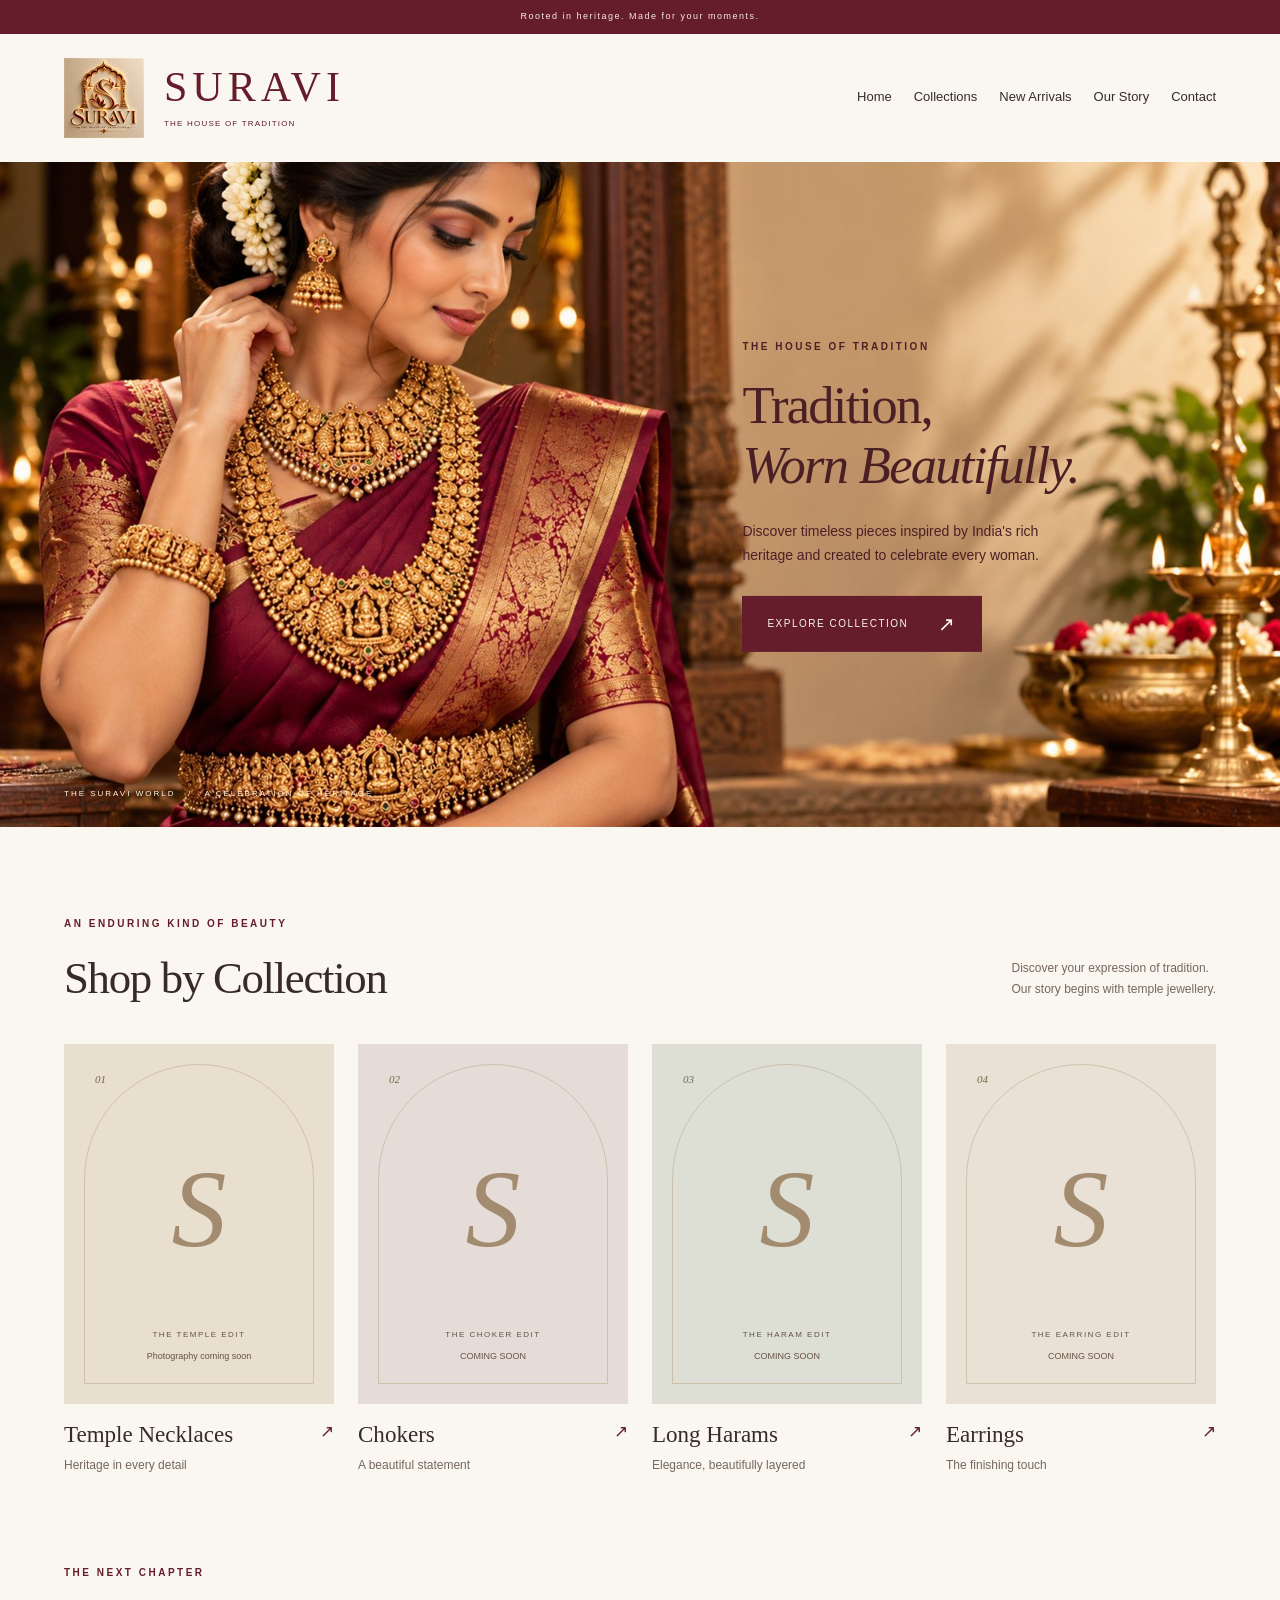
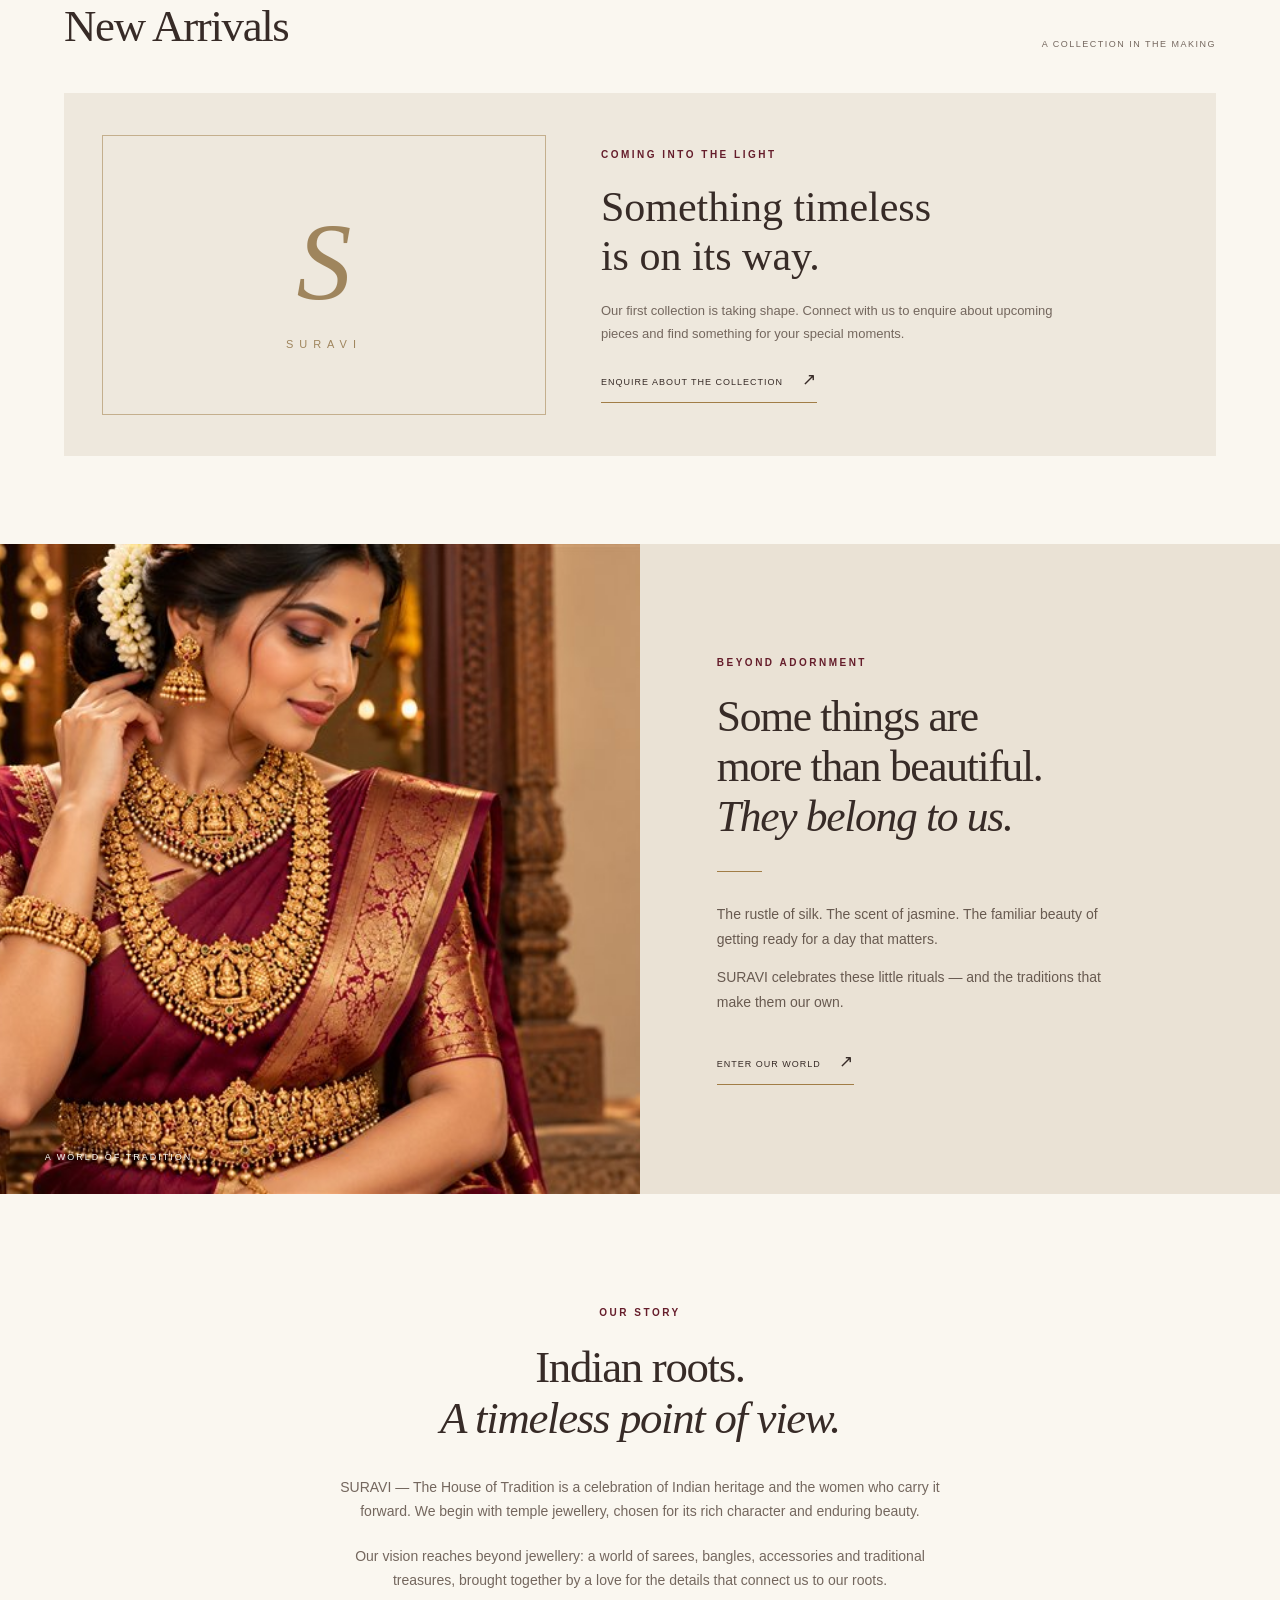
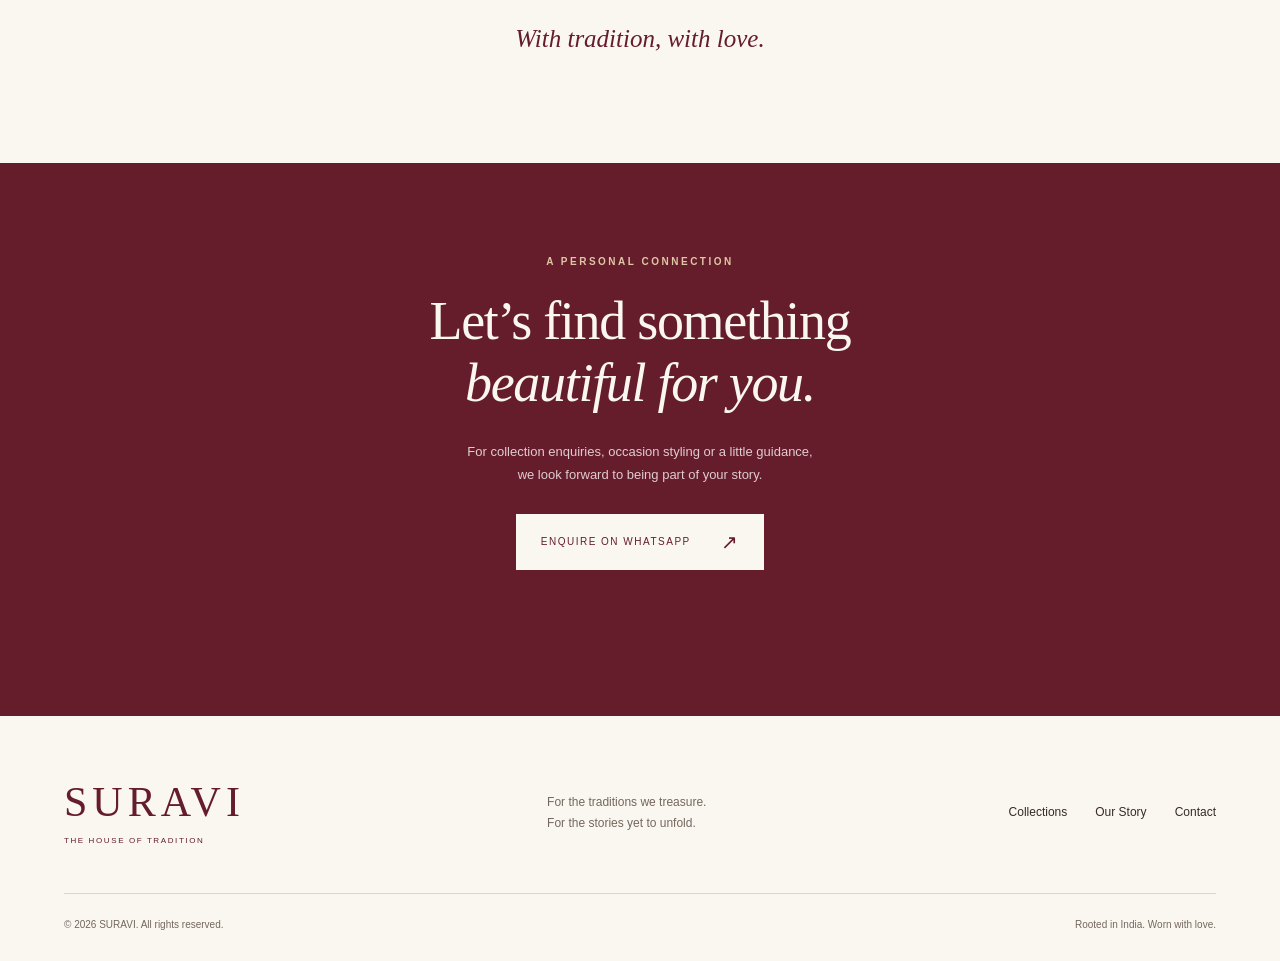
==== commit a06ebf21: "Version 3 - Add product pages and WhatsApp enquiries" ====
--- a/index.html
+++ b/index.html
@@ -11,6 +11,7 @@
   <meta property="og:type" content="website">
   <link rel="icon" href="images/favicon.svg" type="image/svg+xml">
   <link rel="stylesheet" href="styles.css">
+  <script src="whatsapp.js" defer></script>
   <script src="script.js" defer></script>
 </head>
 <body>
@@ -110,8 +111,8 @@
       <p class="eyebrow">A personal connection</p>
       <h2 id="contact-title">Let’s find something<br><em>beautiful for you.</em></h2>
       <p>For collection enquiries, occasion styling or a little guidance,<br class="desktop-break"> we look forward to being part of your story.</p>
-      <a class="button button-light" id="whatsapp-link" href="#contact-note" aria-describedby="contact-note">Enquire on WhatsApp <span aria-hidden="true">↗</span></a>
-      <p class="contact-note" id="contact-note" role="status">Our WhatsApp enquiry line is coming soon.</p>
+      <a class="button button-light" id="whatsapp-link" href="#contact">Enquire on WhatsApp <span aria-hidden="true">↗</span></a>
+      <p class="contact-note" id="contact-note" aria-hidden="true"><br></p>
     </section>
   </main>
   <footer class="site-footer">
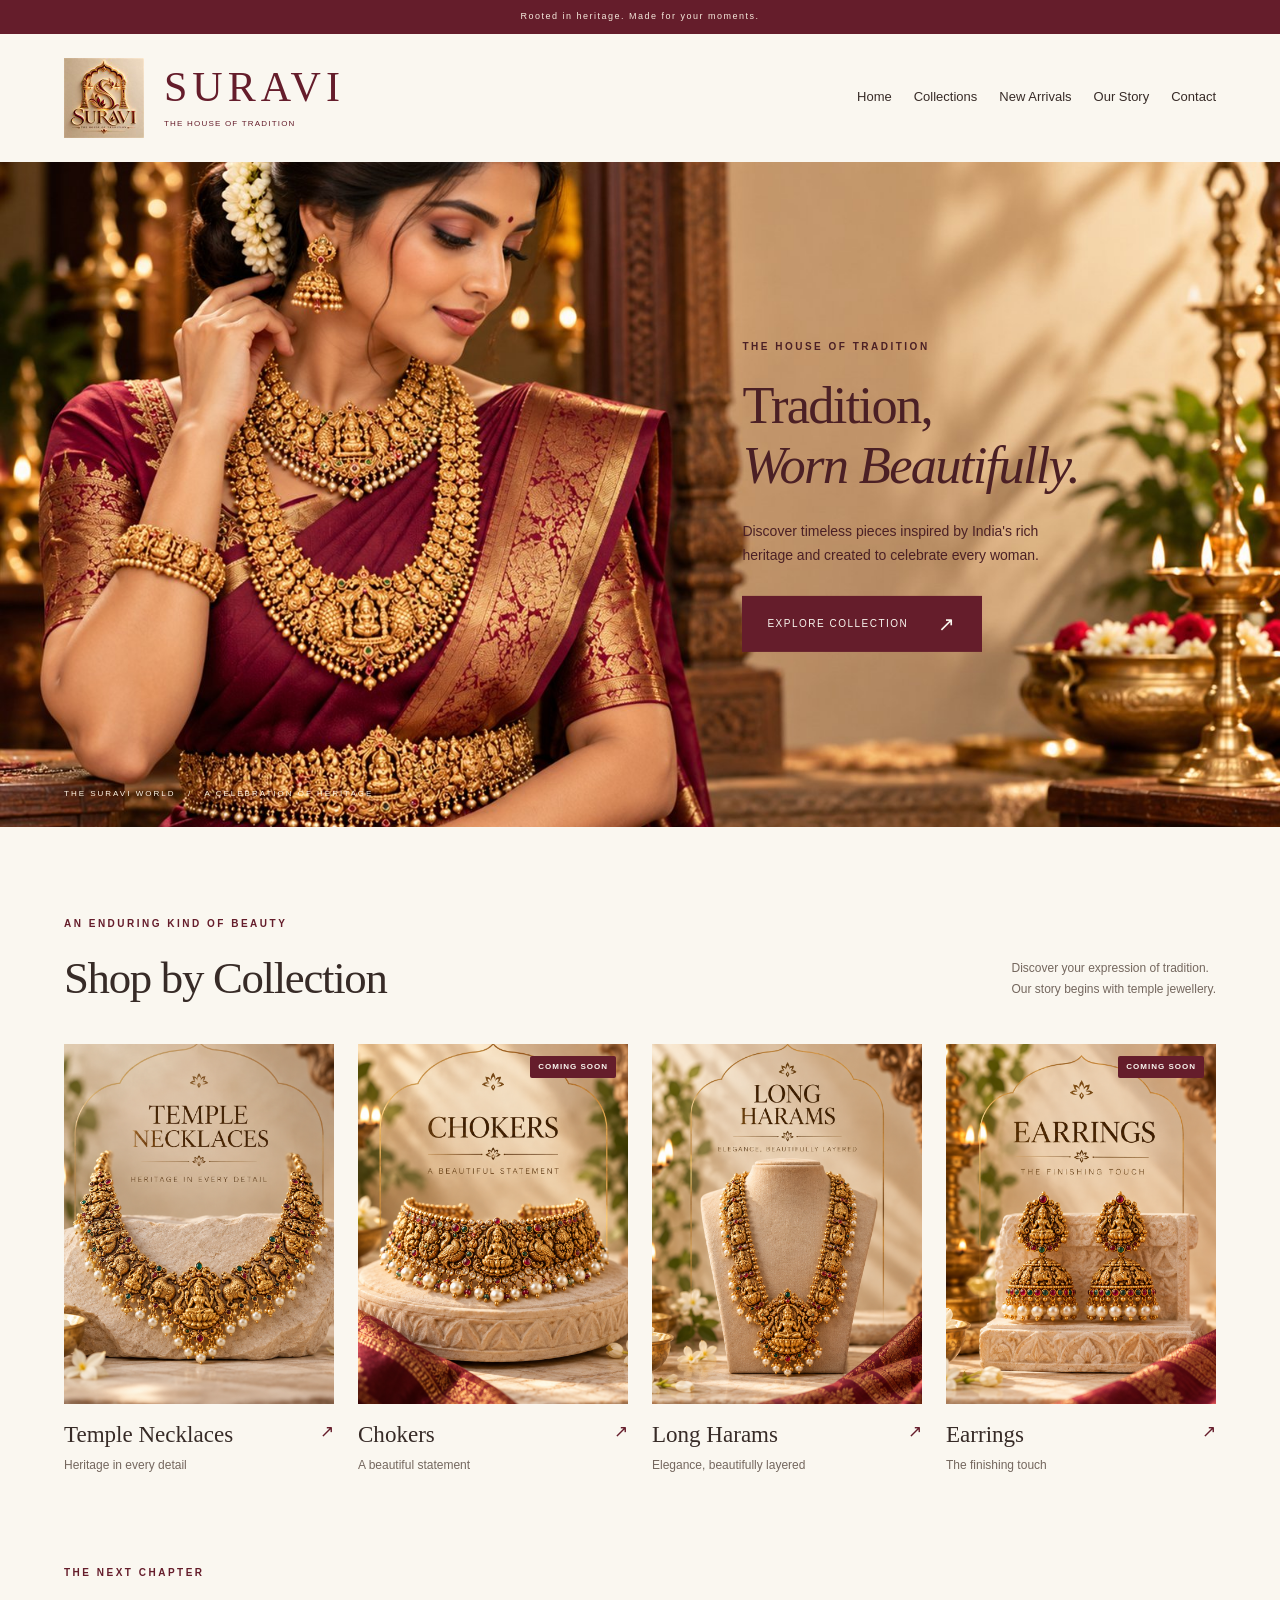
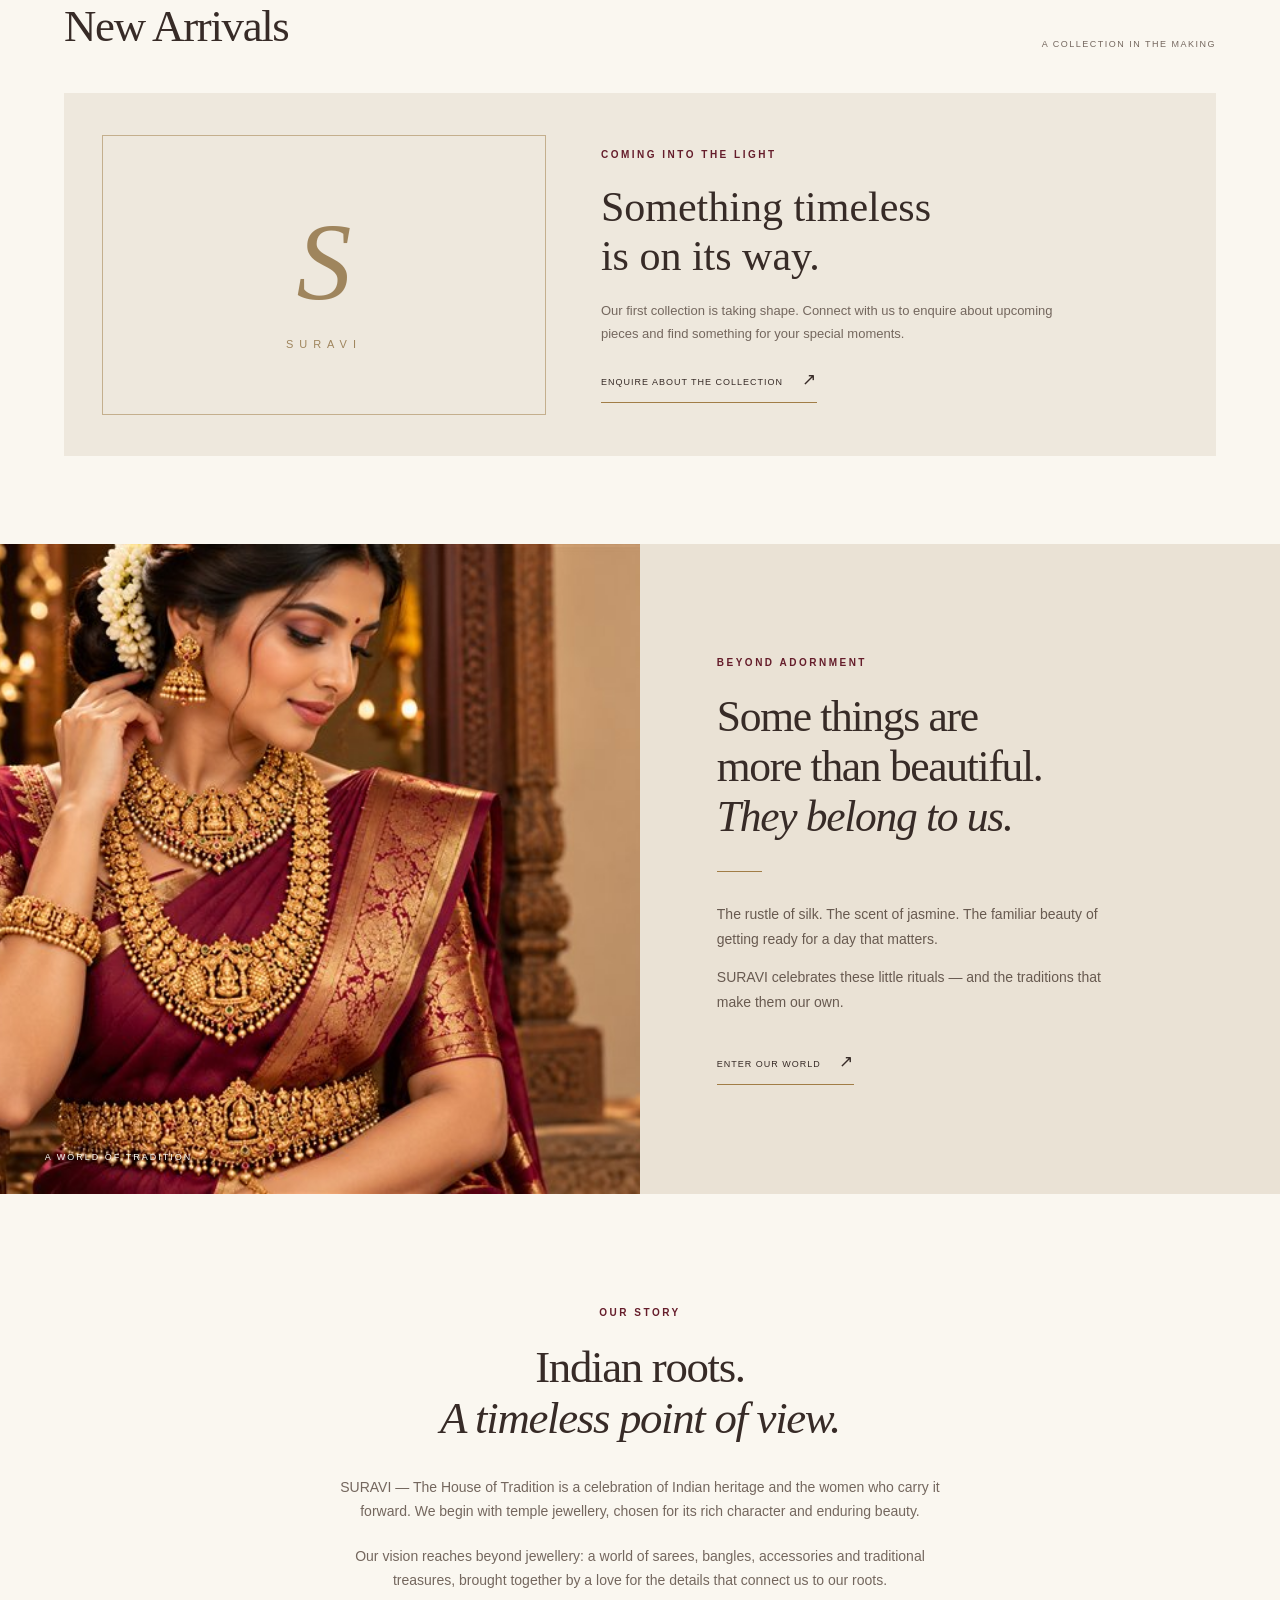
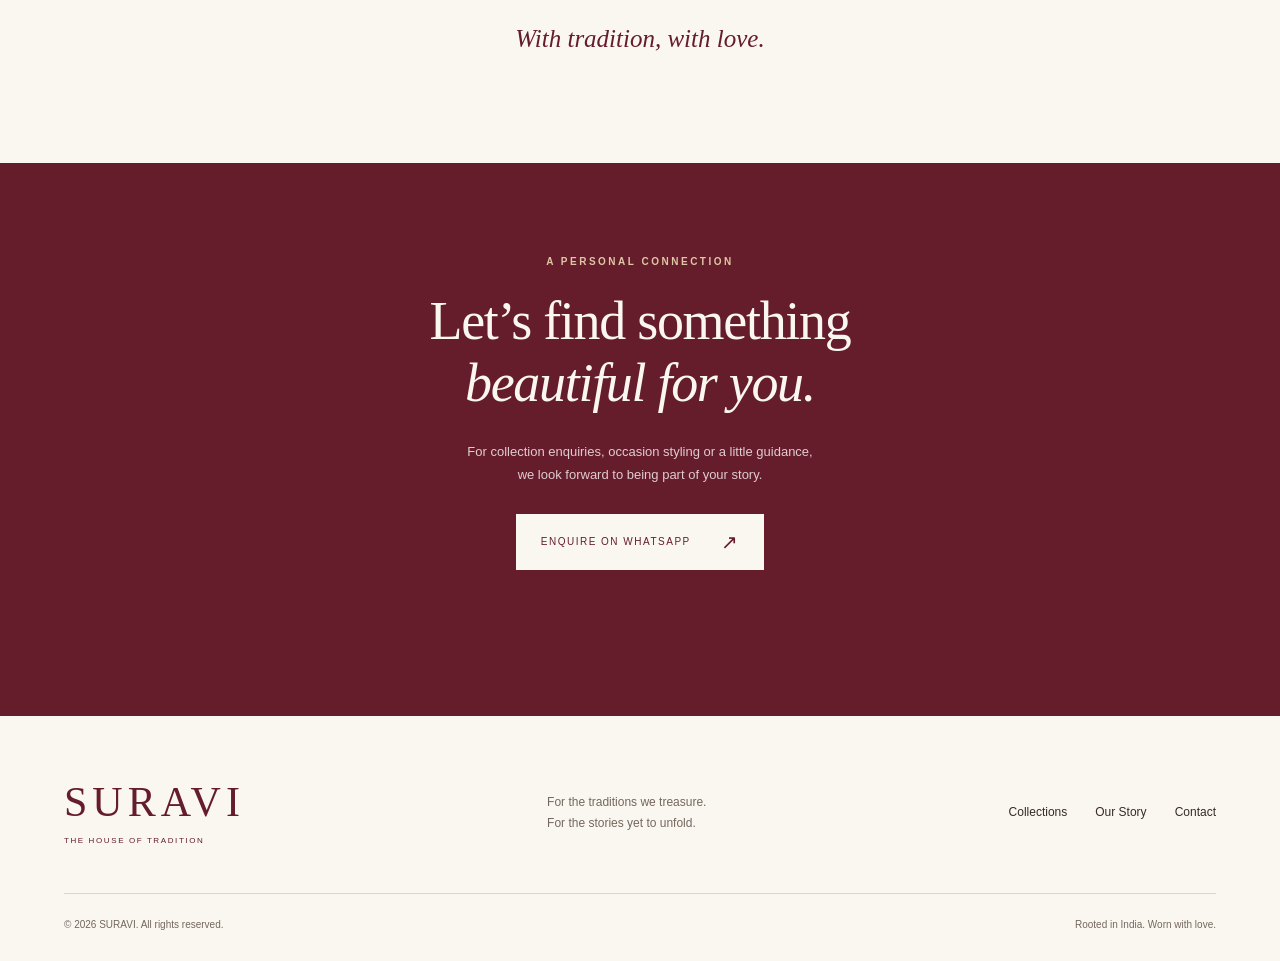
==== commit ed96e174: "Version 4 - Add collection visuals and coming soon indicators" ====
--- a/index.html
+++ b/index.html
@@ -10,7 +10,7 @@
   <meta property="og:description" content="Tradition, worn beautifully. A celebration of Indian heritage and timeless adornment.">
   <meta property="og:type" content="website">
   <link rel="icon" href="images/favicon.svg" type="image/svg+xml">
-  <link rel="stylesheet" href="styles.css">
+  <link rel="stylesheet" href="styles.css?v=collection-stickers-2">
   <script src="whatsapp.js" defer></script>
   <script src="script.js" defer></script>
 </head>
@@ -50,21 +50,21 @@
       </div>
       <div class="collection-grid">
         <a class="collection-card" href="temple-necklaces.html">
-          <div class="placeholder sand"><span class="edition">01</span><span class="monogram" aria-hidden="true">S</span><span class="placeholder-caption">The Temple Edit<small>Photography coming soon</small></span></div>
+          <div class="placeholder sand collection-visual"><img src="images/collections/temple-necklaces.png" alt="Temple Necklaces collection" loading="lazy" decoding="async"></div>
           <h3>Temple Necklaces <span aria-hidden="true">↗</span></h3><p>Heritage in every detail</p>
         </a>
-        <a class="collection-card" href="#new-arrivals" data-collection="Chokers">
-          <div class="placeholder rose"><span class="edition">02</span><span class="monogram" aria-hidden="true">S</span><span class="placeholder-caption">The Choker Edit<small>COMING SOON</small></span></div>
+        <div class="collection-card">
+          <div class="placeholder rose collection-visual"><img src="images/collections/chokers.png" alt="Chokers collection" loading="lazy" decoding="async"><span class="collection-sticker">COMING SOON</span></div>
           <h3>Chokers <span aria-hidden="true">↗</span></h3><p>A beautiful statement</p>
-        </a>
-        <a class="collection-card" href="#new-arrivals" data-collection="Long Harams">
-          <div class="placeholder sage"><span class="edition">03</span><span class="monogram" aria-hidden="true">S</span><span class="placeholder-caption">The Haram Edit<small>COMING SOON</small></span></div>
+        </div>
+        <div class="collection-card">
+          <div class="placeholder sage collection-visual"><img src="images/collections/long-harams.png" alt="Long Harams collection" loading="lazy" decoding="async"></div>
           <h3>Long Harams <span aria-hidden="true">↗</span></h3><p>Elegance, beautifully layered</p>
-        </a>
-        <a class="collection-card" href="#new-arrivals" data-collection="Earrings">
-          <div class="placeholder linen"><span class="edition">04</span><span class="monogram" aria-hidden="true">S</span><span class="placeholder-caption">The Earring Edit<small>COMING SOON</small></span></div>
+        </div>
+        <div class="collection-card">
+          <div class="placeholder linen collection-visual"><img src="images/collections/earrings.png" alt="Earrings collection" loading="lazy" decoding="async"><span class="collection-sticker">COMING SOON</span></div>
           <h3>Earrings <span aria-hidden="true">↗</span></h3><p>The finishing touch</p>
-        </a>
+        </div>
       </div>
     </section>
 
--- a/styles.css
+++ b/styles.css
@@ -215,3 +215,27 @@
   html { scroll-behavior: auto; }
   *, *::before, *::after { transition: none !important; }
 }
+
+/* Collection photography fills the existing placeholder dimensions. */
+.collection-visual::before { content: none; }
+.collection-visual > img { position: absolute; inset: 0; width: 100%; height: 100%; object-fit: cover; object-position: center; }
+
+/* Stickers overlay their own image without affecting card or grid dimensions. */
+.collection-visual { position: relative; overflow: hidden; }
+.collection-visual > .collection-sticker {
+  position: absolute;
+  top: 12px;
+  right: 12px;
+  z-index: 1;
+  max-width: calc(100% - 24px);
+  padding: 5px 8px;
+  background: var(--maroon);
+  color: var(--ivory);
+  font-size: 8px;
+  font-weight: 600;
+  line-height: 1.4;
+  letter-spacing: 1px;
+  text-transform: uppercase;
+  border-radius: 2px;
+  pointer-events: none;
+}
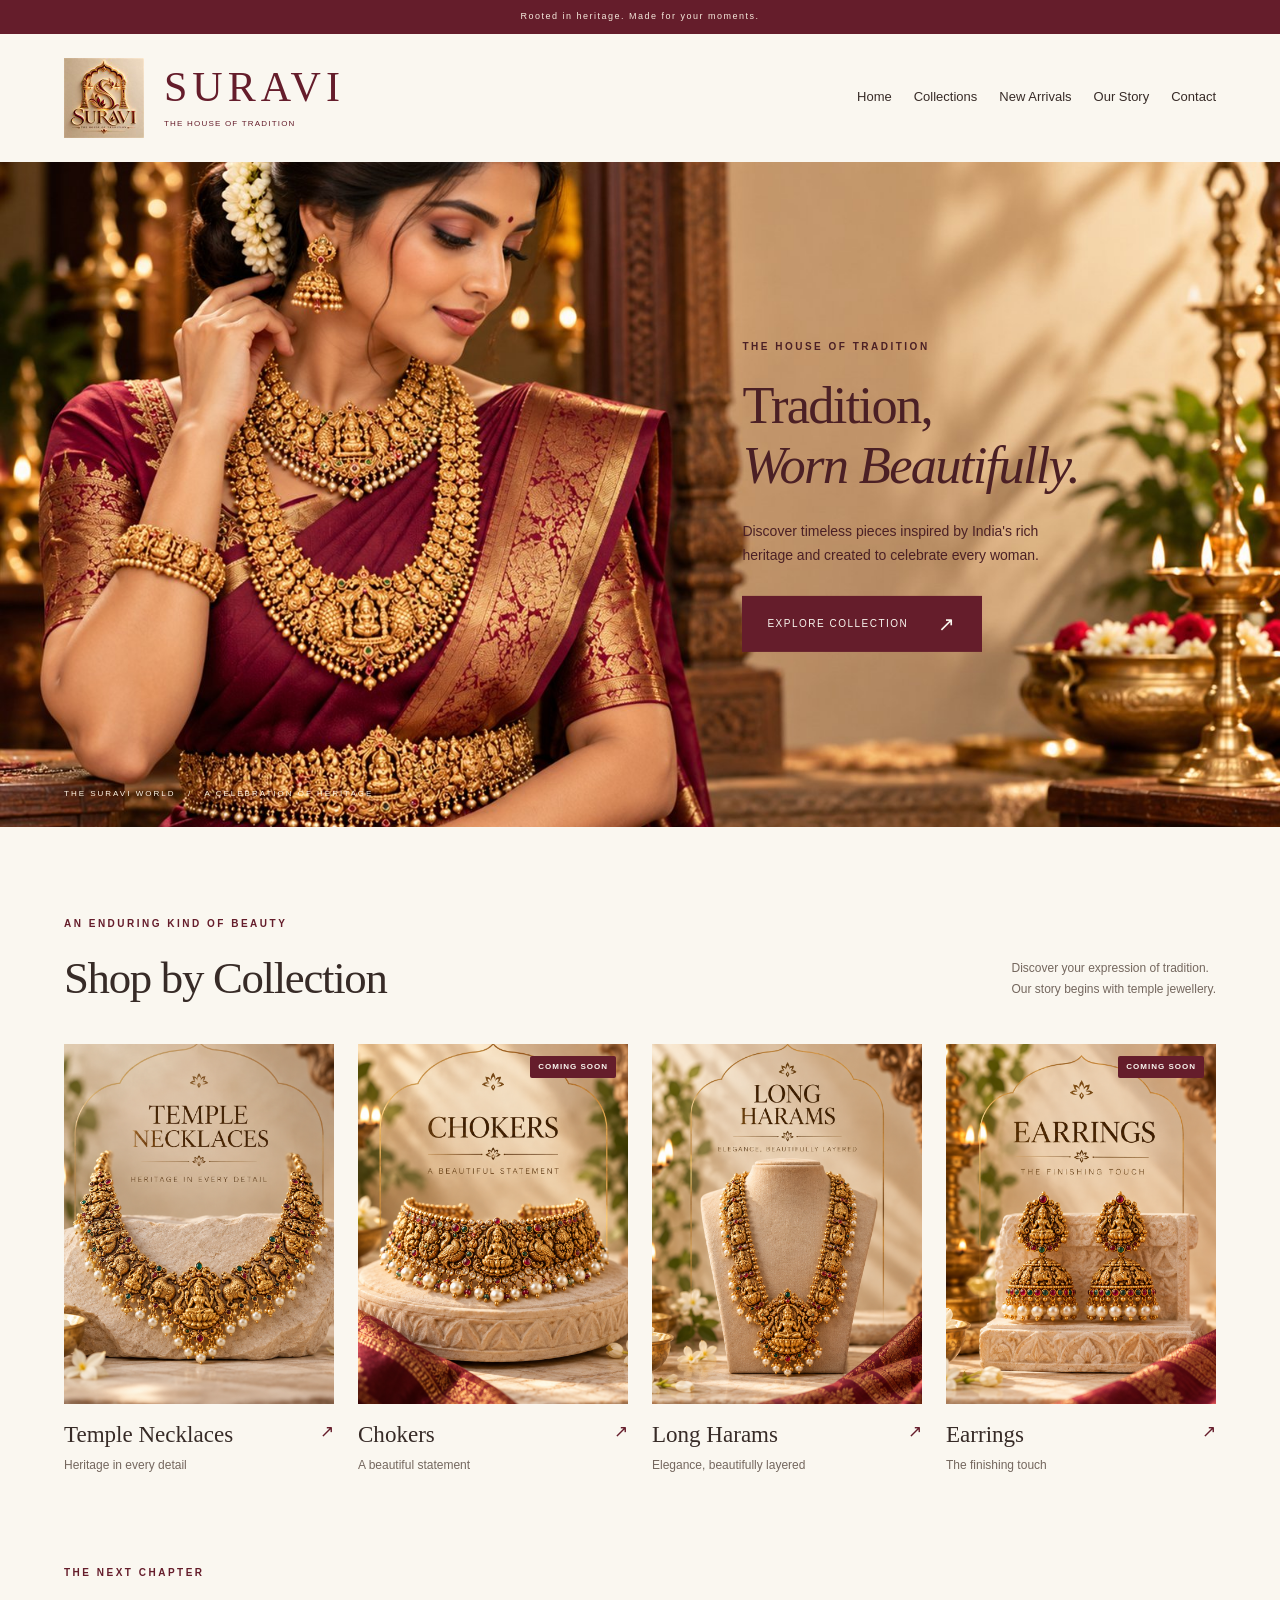
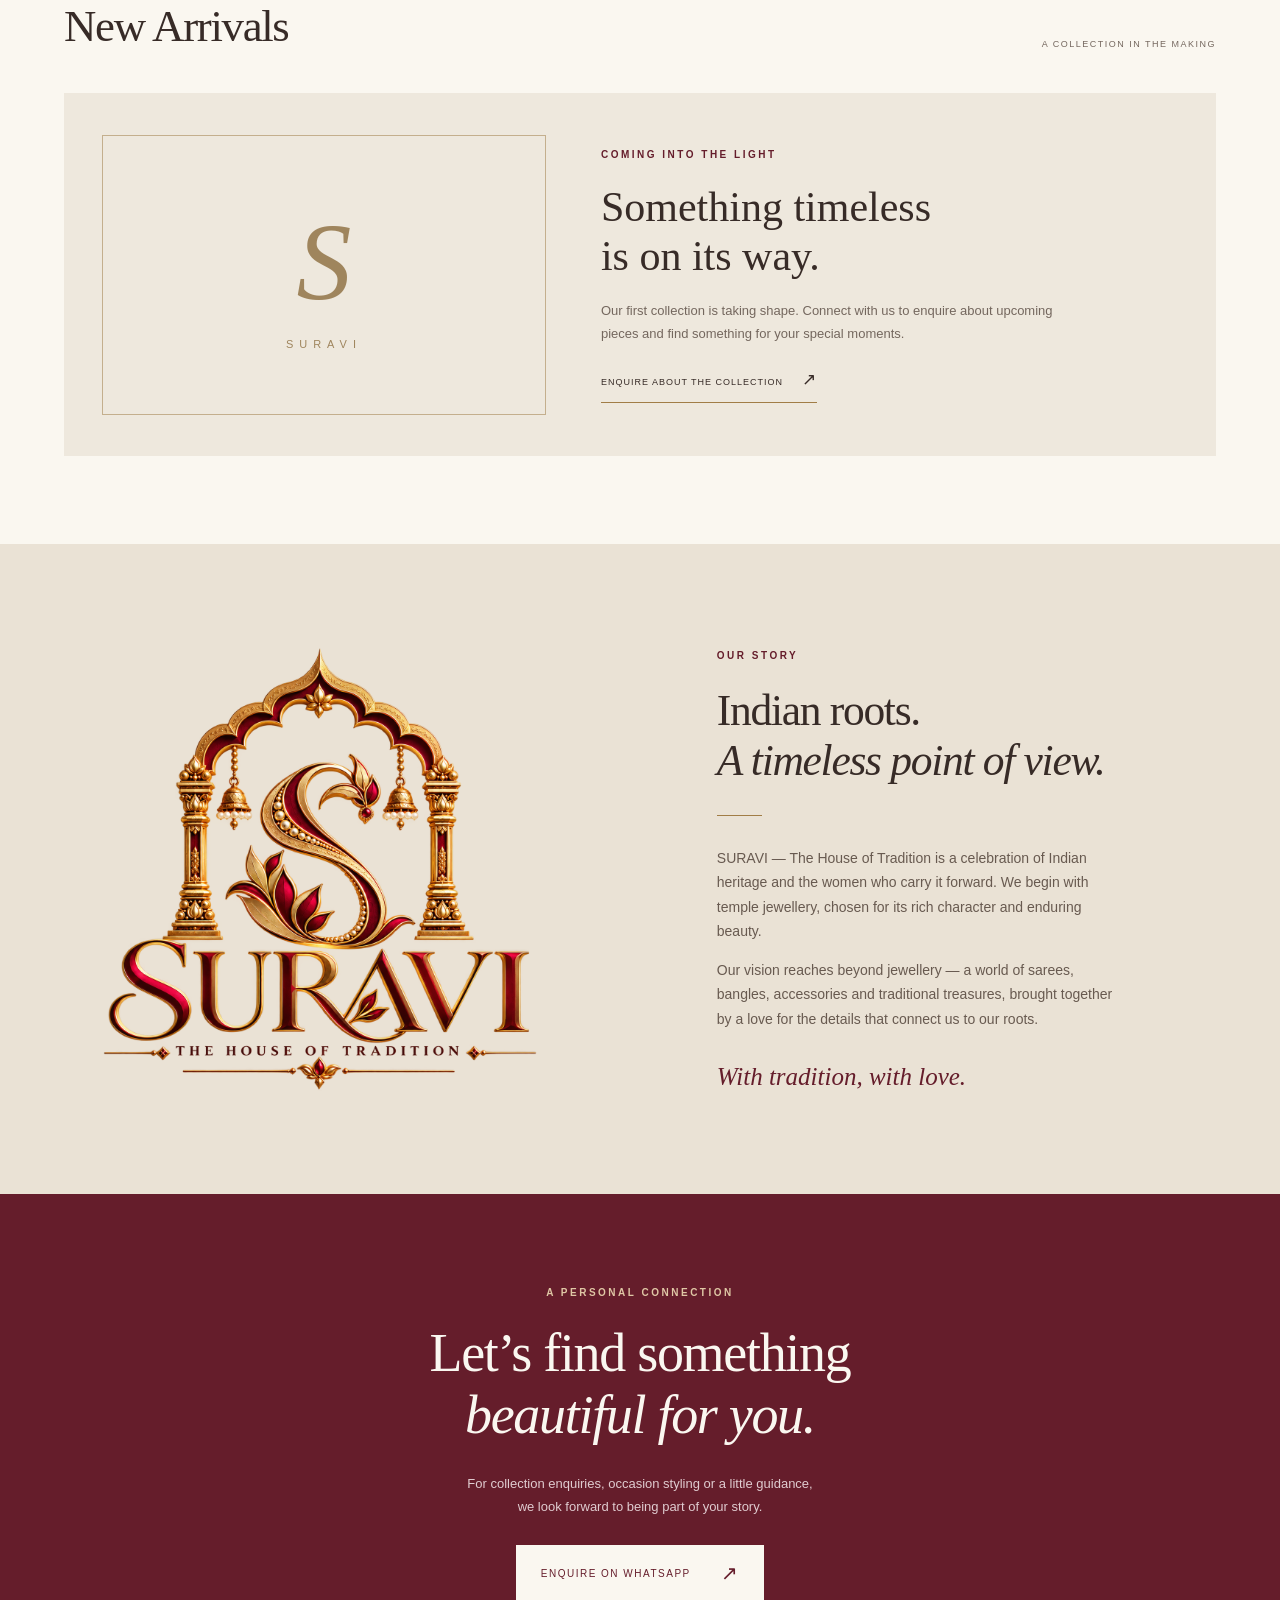
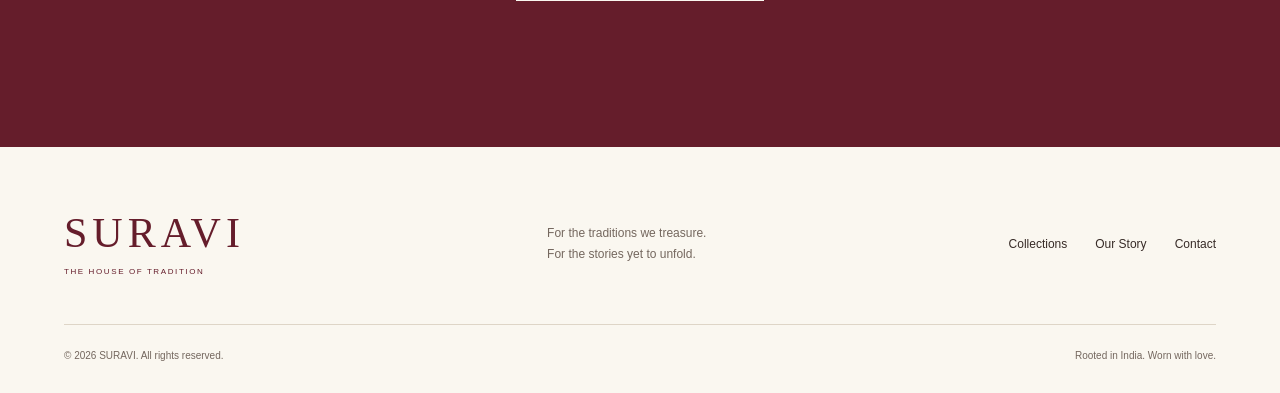
==== commit 92828810: "Version 5 - Redesign Our Story section with transparent SURAVI logo" ====
--- a/index.html
+++ b/index.html
@@ -84,27 +84,18 @@
       </div>
     </section>
 
-    <section class="editorial" aria-labelledby="editorial-title">
-      <div class="editorial-photo">
-        <img src="images/hero-900.jpg" width="900" height="506" loading="lazy" alt="A closer look at temple jewellery, jasmine flowers and the rich weave of a traditional saree">
-        <span>A world of tradition</span>
+    <section class="editorial" id="our-story" aria-labelledby="story-title">
+      <div class="editorial-photo editorial-logo">
+        <img src="images/suravi-logo-transparent.png" width="1304" height="1206" loading="lazy" alt="SURAVI — The House of Tradition">
       </div>
       <div class="editorial-copy">
-        <p class="eyebrow">Beyond adornment</p>
-        <h2 id="editorial-title">Some things are<br>more than beautiful.<br><em>They belong to us.</em></h2>
+        <p class="eyebrow">Our Story</p>
+        <h2 id="story-title">Indian roots.<br><em>A timeless point of view.</em></h2>
         <span class="gold-rule" aria-hidden="true"></span>
-        <p>The rustle of silk. The scent of jasmine. The familiar beauty of getting ready for a day that matters.</p>
-        <p>SURAVI celebrates these little rituals — and the traditions that make them our own.</p>
-        <a class="text-link" href="#our-story">Enter our world <span aria-hidden="true">↗</span></a>
+        <p>SURAVI — The House of Tradition is a celebration of Indian heritage and the women who carry it forward. We begin with temple jewellery, chosen for its rich character and enduring beauty.</p>
+        <p>Our vision reaches beyond jewellery — a world of sarees, bangles, accessories and traditional treasures, brought together by a love for the details that connect us to our roots.</p>
+        <span class="signature">With tradition, with love.</span>
       </div>
-    </section>
-
-    <section class="story section" id="our-story" aria-labelledby="story-title">
-      <p class="eyebrow">Our story</p>
-      <h2 id="story-title">Indian roots.<br><em>A timeless point of view.</em></h2>
-      <p>SURAVI — The House of Tradition is a celebration of Indian heritage and the women who carry it forward. We begin with temple jewellery, chosen for its rich character and enduring beauty.</p>
-      <p>Our vision reaches beyond jewellery: a world of sarees, bangles, accessories and traditional treasures, brought together by a love for the details that connect us to our roots.</p>
-      <span class="signature">With tradition, with love.</span>
     </section>
 
     <section class="contact" id="contact" aria-labelledby="contact-title">
--- a/styles.css
+++ b/styles.css
@@ -239,3 +239,11 @@
   border-radius: 2px;
   pointer-events: none;
 }
+
+/* Contained logo in the existing Our Story two-column section. */
+#our-story .editorial-logo { display: flex; align-items: center; justify-content: center; padding: 48px 0; }
+#our-story .editorial-logo img { position: static; width: 75%; max-width: 360px; height: auto; object-fit: contain; object-position: center; }
+
+@media (min-width: 721px) {
+  #our-story .editorial-logo img { max-width: none; }
+}
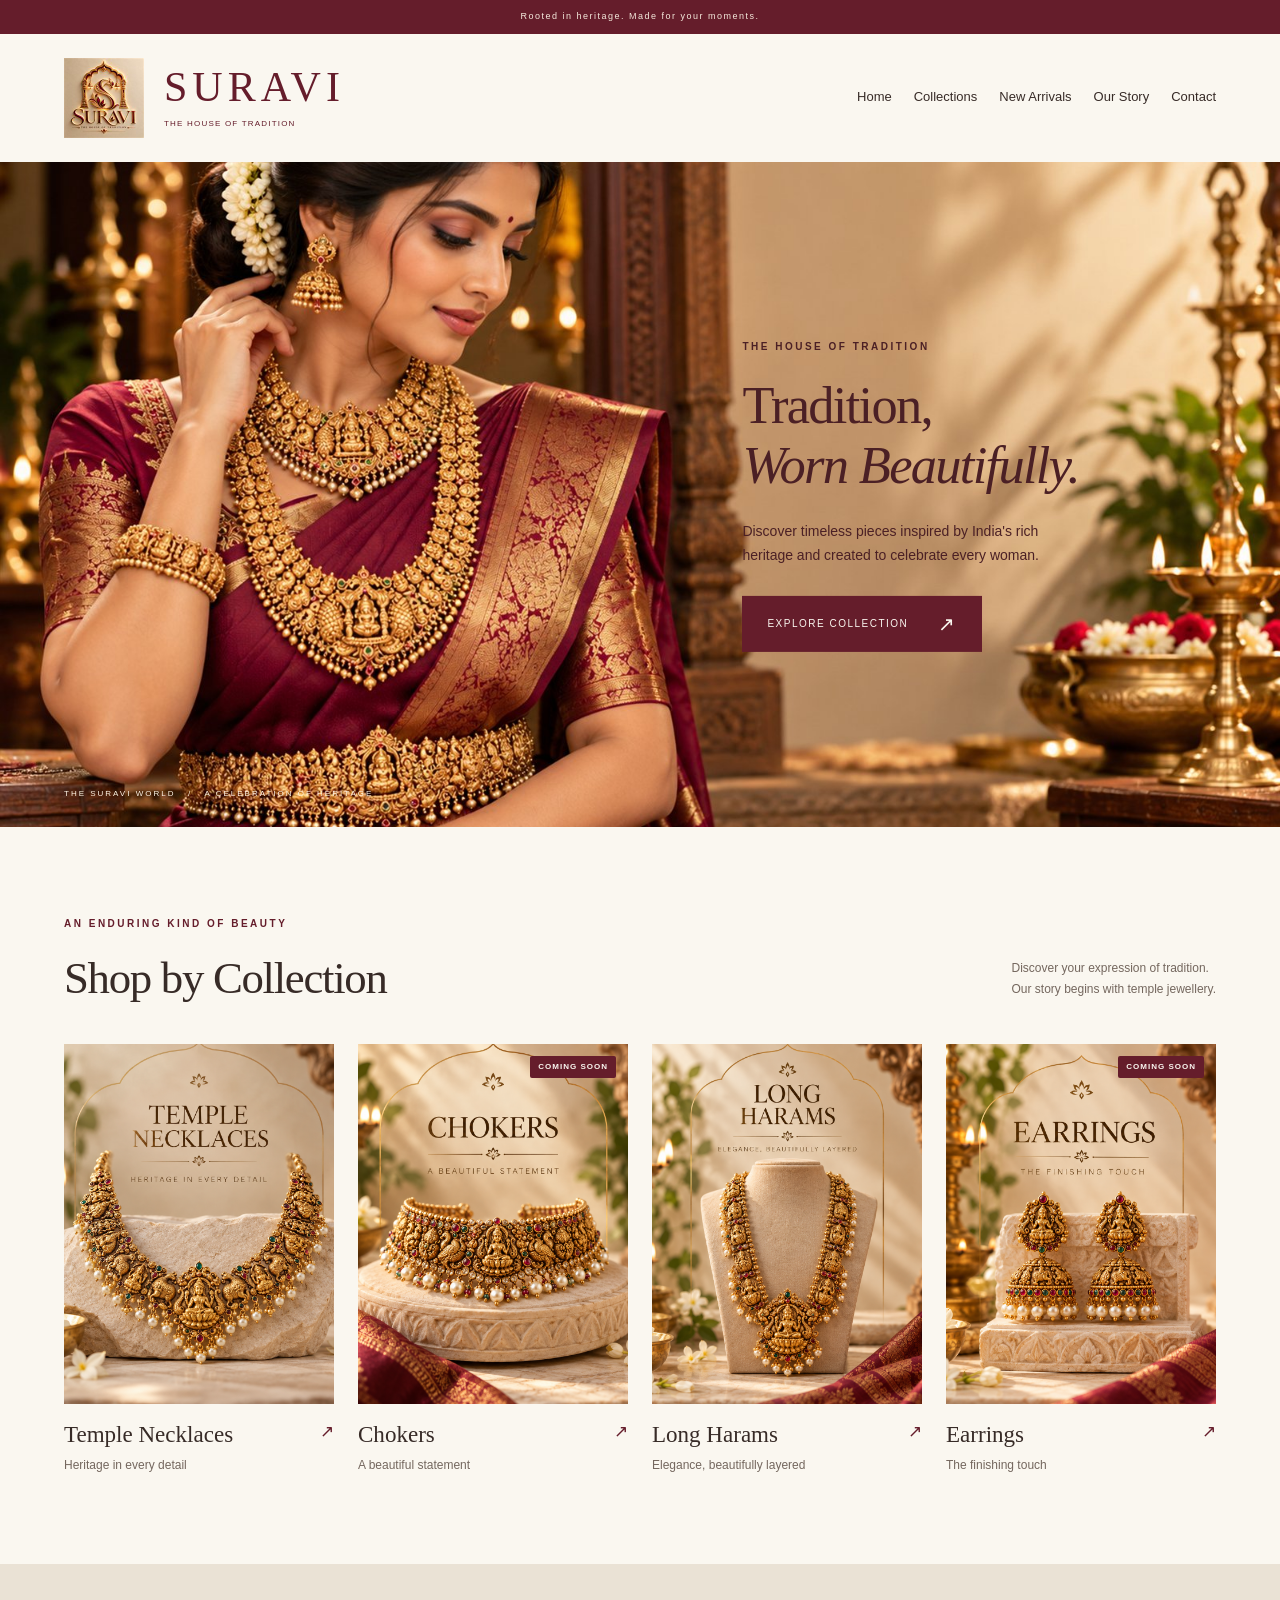
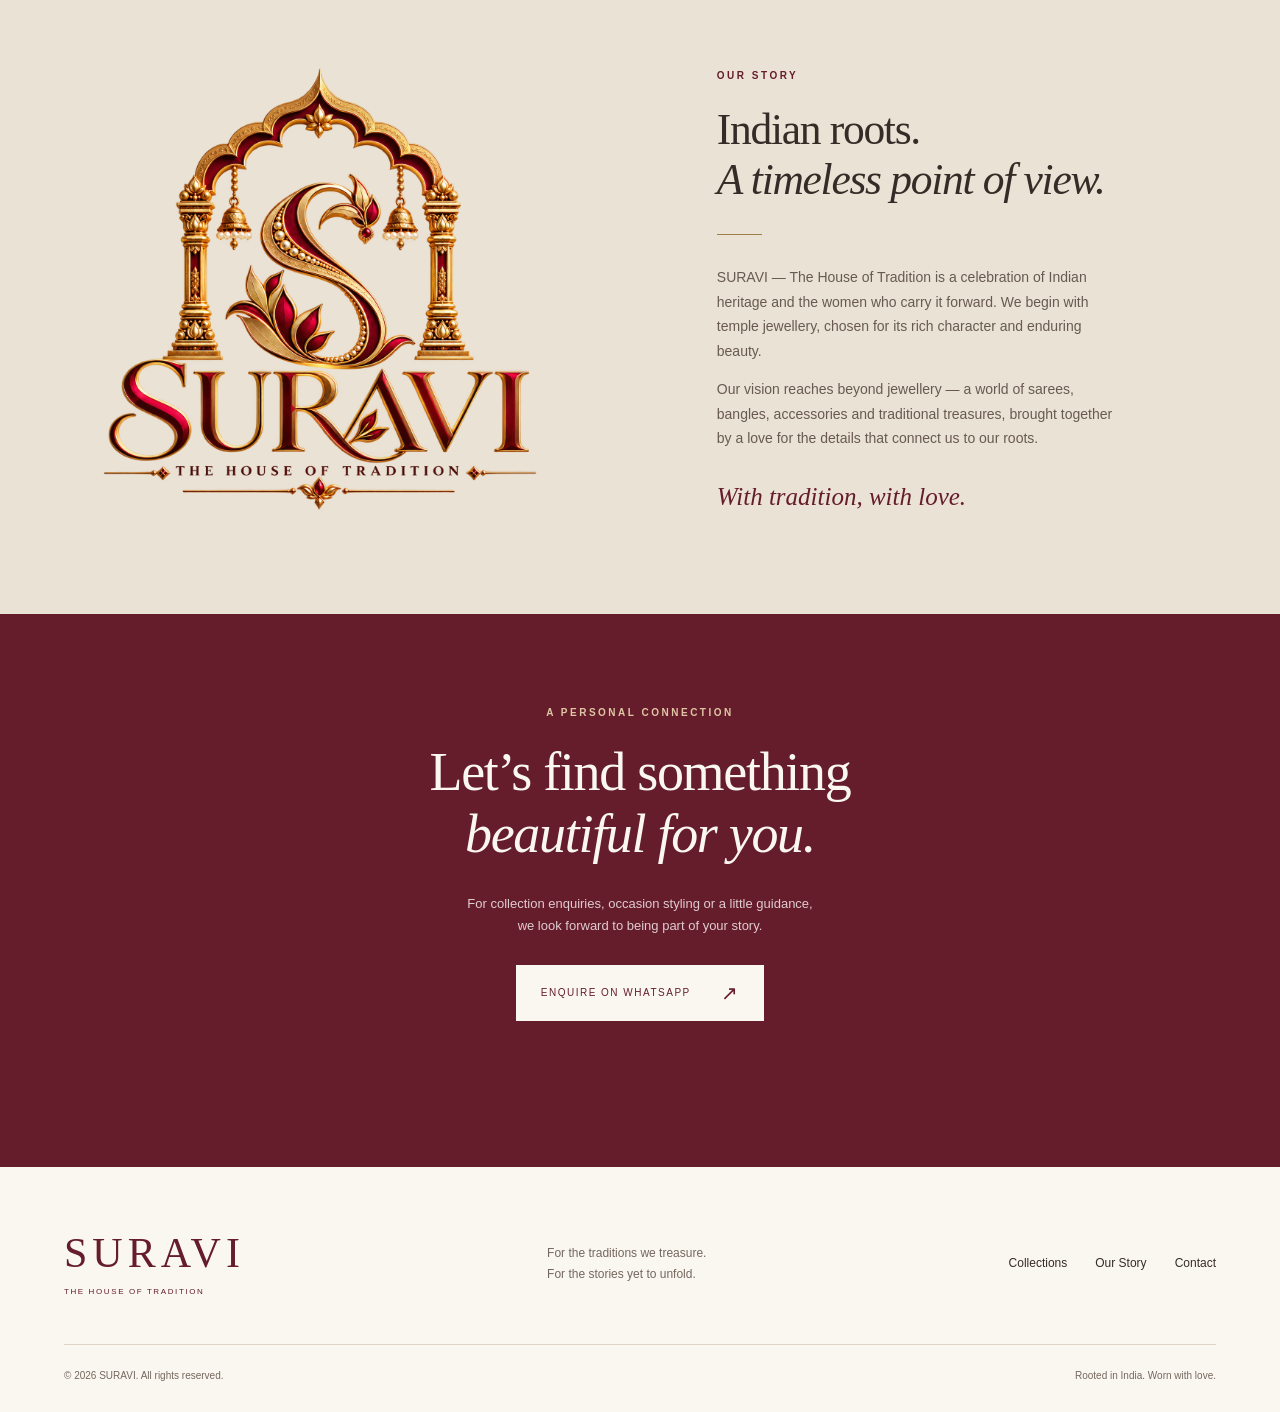
==== commit 1f8f92ad: "Version 6 - Remove New Arrivals section" ====
--- a/index.html
+++ b/index.html
@@ -68,22 +68,6 @@
       </div>
     </section>
 
-    <section class="section arrivals" id="new-arrivals" aria-labelledby="arrivals-title">
-      <div class="section-heading">
-        <div><p class="eyebrow">The next chapter</p><h2 id="arrivals-title">New Arrivals</h2></div>
-        <span class="small-label">A collection in the making</span>
-      </div>
-      <div class="arrival-panel">
-        <div class="arrival-mark" aria-hidden="true">S<span>SURAVI</span></div>
-        <div class="arrival-copy">
-          <p class="eyebrow" id="selection-label">Coming into the light</p>
-          <h3>Something timeless<br>is on its way.</h3>
-          <p>Our first collection is taking shape. Connect with us to enquire about upcoming pieces and find something for your special moments.</p>
-          <a class="text-link" href="#contact">Enquire about the collection <span aria-hidden="true">↗</span></a>
-        </div>
-      </div>
-    </section>
-
     <section class="editorial" id="our-story" aria-labelledby="story-title">
       <div class="editorial-photo editorial-logo">
         <img src="images/suravi-logo-transparent.png" width="1304" height="1206" loading="lazy" alt="SURAVI — The House of Tradition">
